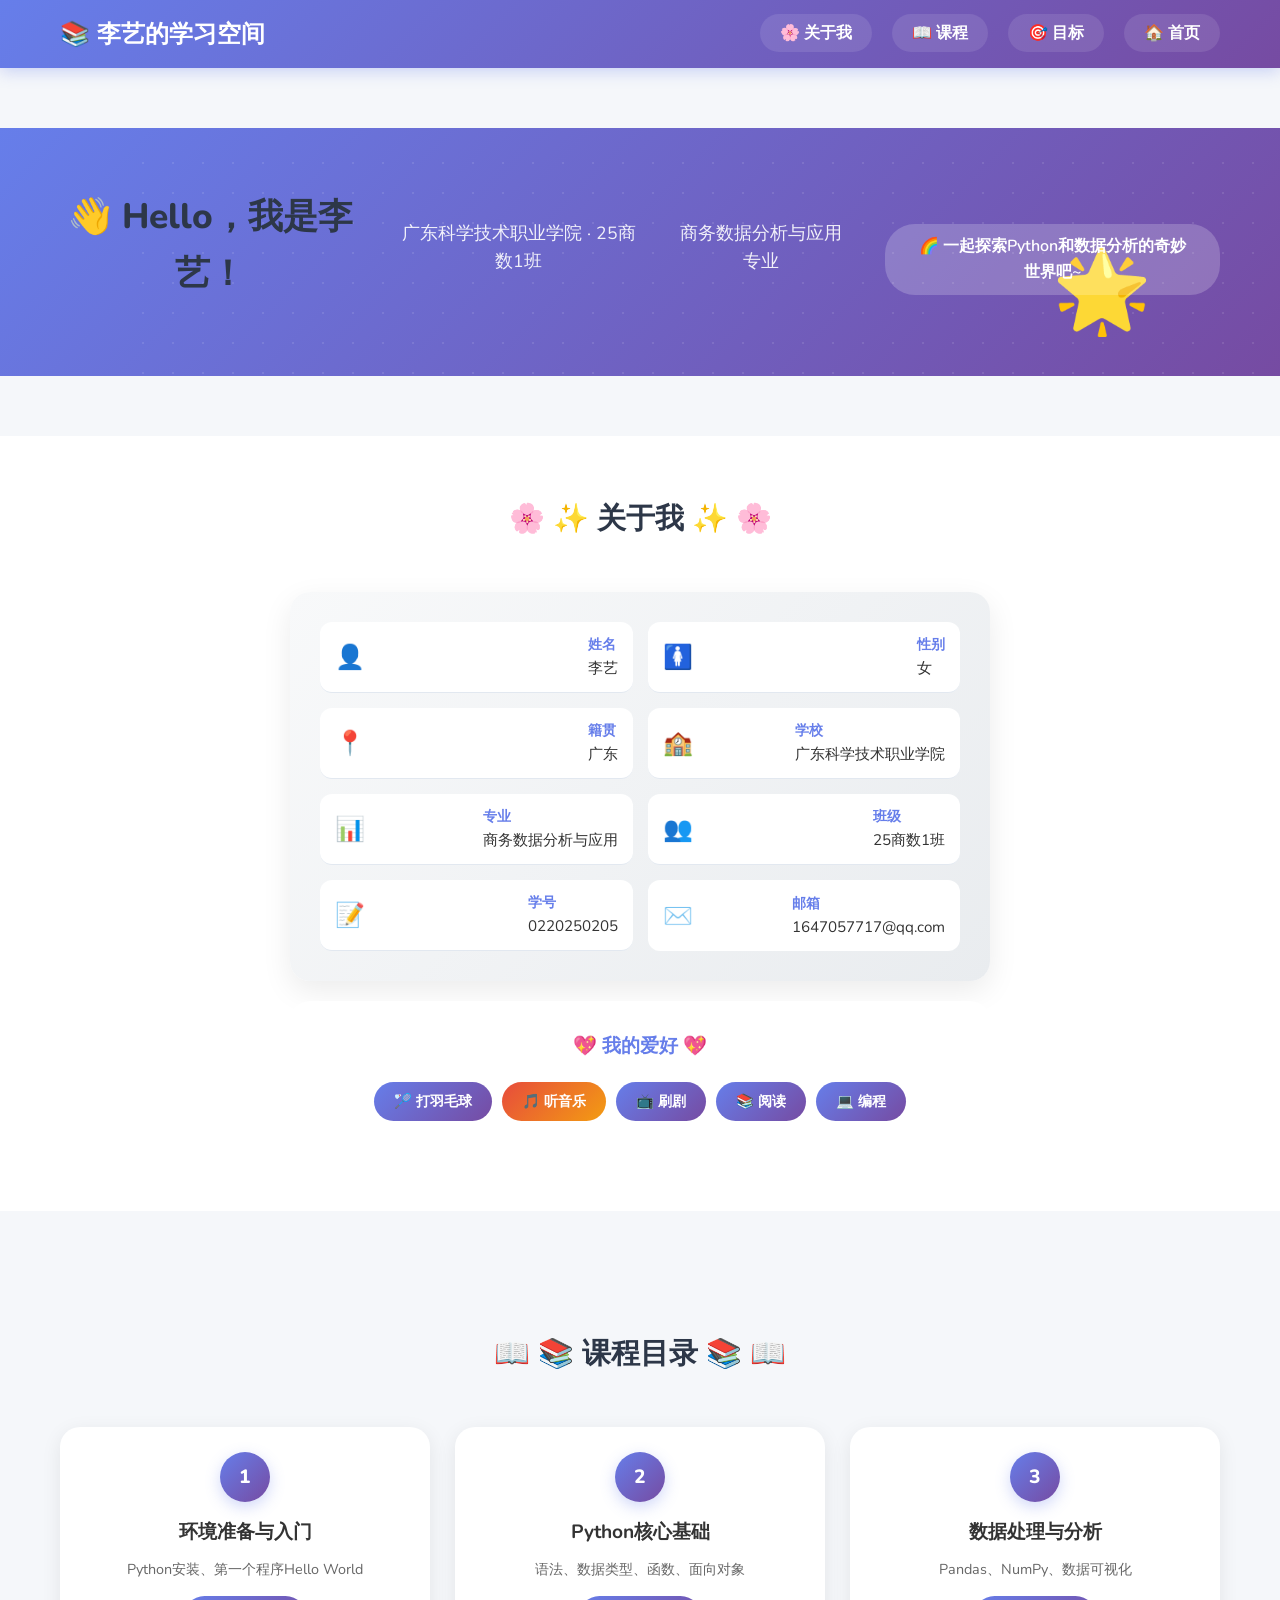
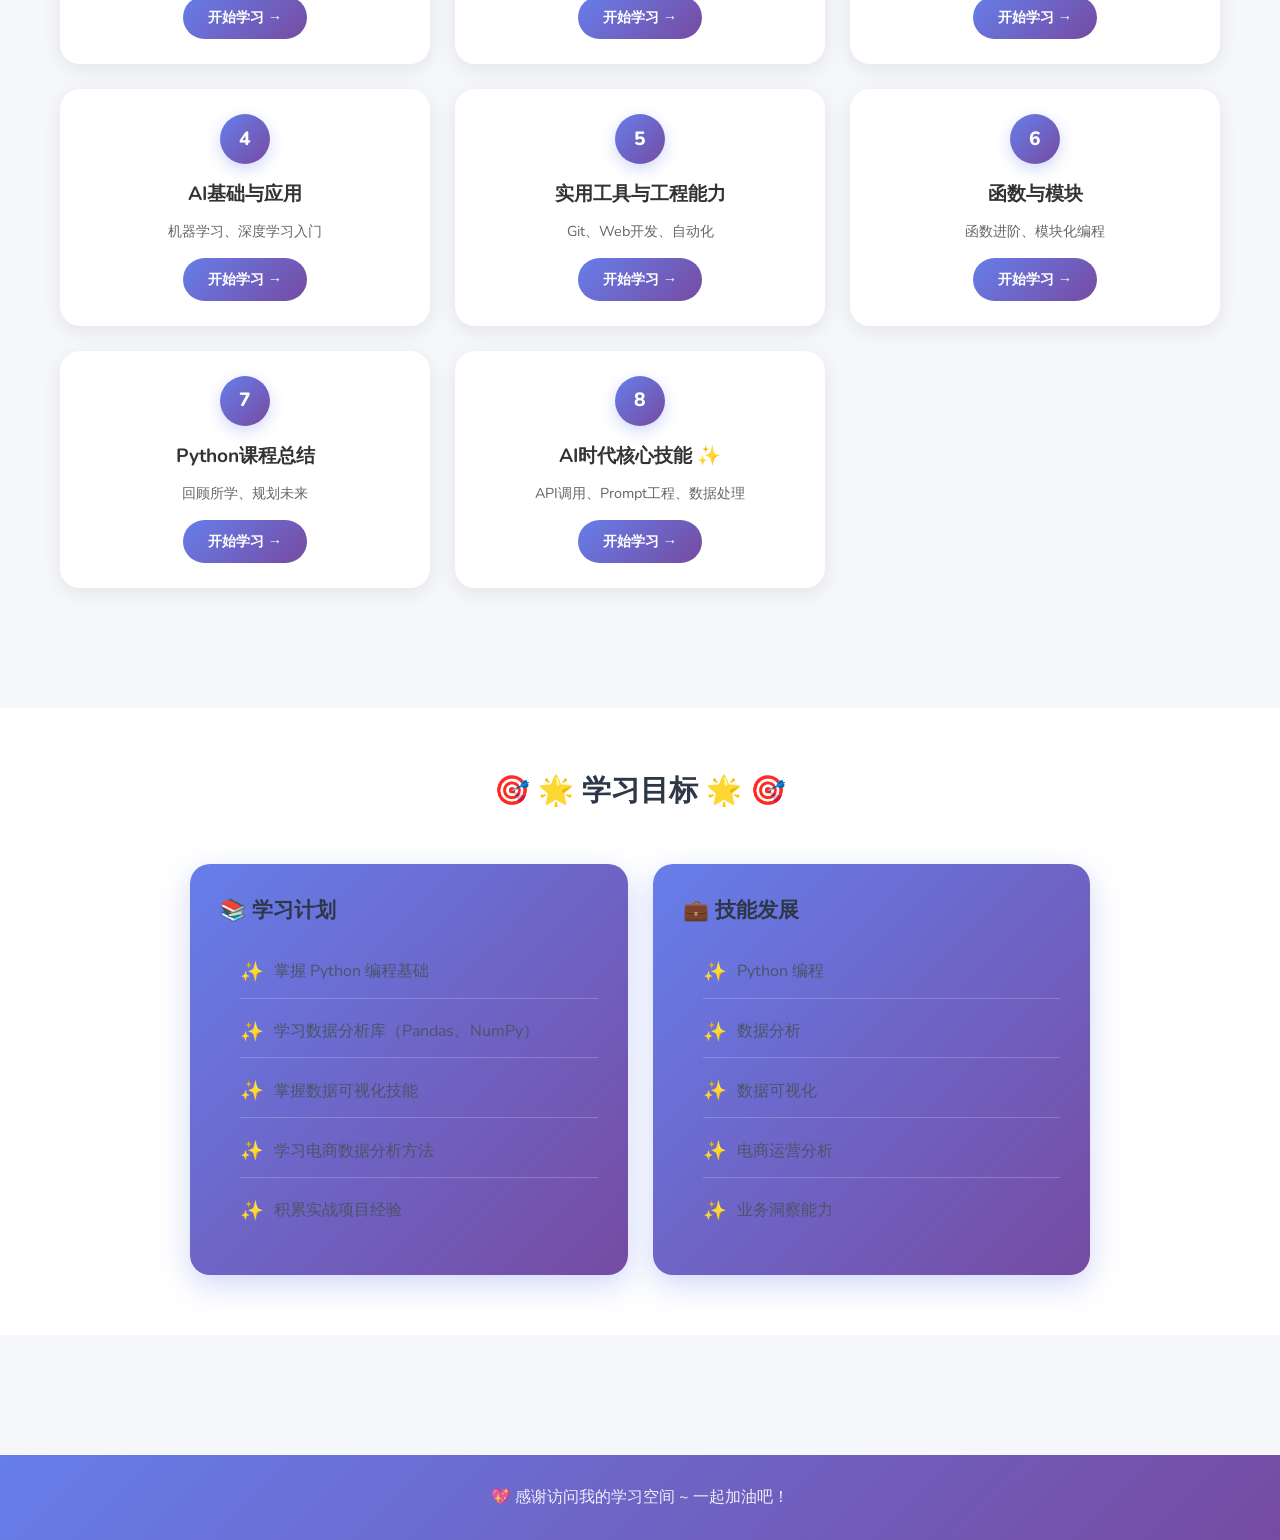
==== main.html @ 4745d9c5 "✏️ 修改主页标题：你好→Hello" ====
<!DOCTYPE html>
<html lang="zh-CN">
<head>
    <meta charset="UTF-8">
    <meta name="viewport" content="width=device-width, initial-scale=1.0">
    <title>李艺的学习空间</title>
    <link href="https://fonts.googleapis.com/css2?family=Nunito:wght@400;600;700;800&display=swap" rel="stylesheet">
    <link rel="stylesheet" href="style.css">
    <style>
        * {
            margin: 0;
            padding: 0;
            box-sizing: border-box;
        }

        body {
            font-family: 'Nunito', 'Segoe UI', sans-serif;
            background-color: #f5f7fa;
            color: #333;
            line-height: 1.6;
        }

        /* 可爱导航栏 */
        .navbar {
            background: linear-gradient(135deg, #667eea 0%, #764ba2 100%);
            padding: 15px 0;
            position: sticky;
            top: 0;
            z-index: 1000;
            box-shadow: 0 4px 15px rgba(102, 126, 234, 0.3);
        }

        .navbar .container {
            display: flex;
            justify-content: space-between;
            align-items: center;
        }

        .navbar-brand h1 {
            font-size: 1.5rem;
            margin: 0;
            color: white;
            font-weight: 800;
        }

        .navbar-menu ul {
            list-style: none;
            display: flex;
            gap: 20px;
            margin: 0;
            padding: 0;
        }

        .navbar-menu a {
            color: white;
            text-decoration: none;
            font-weight: 600;
            padding: 8px 20px;
            border-radius: 25px;
            transition: all 0.3s ease;
            background: rgba(255,255,255,0.1);
        }

        .navbar-menu a:hover, .navbar-menu a.active {
            background: rgba(255,255,255,0.3);
            transform: translateY(-2px);
        }

        /* 英雄区域 */
        .hero-section {
            background: linear-gradient(135deg, #667eea 0%, #764ba2 100%);
            color: white;
            padding: 60px 0;
            text-align: center;
            position: relative;
            overflow: hidden;
        }

        .hero-section::before {
            content: '✨';
            position: absolute;
            font-size: 100px;
            top: 20px;
            left: 10%;
            animation: float 3s ease-in-out infinite;
        }

        .hero-section::after {
            content: '🌟';
            position: absolute;
            font-size: 80px;
            bottom: 20px;
            right: 10%;
            animation: float 3s ease-in-out infinite reverse;
        }

        @keyframes float {
            0%, 100% { transform: translateY(0); }
            50% { transform: translateY(-15px); }
        }

        .hero-content {
            position: relative;
            z-index: 1;
        }

        .hero-content h2 {
            font-size: 2.2rem;
            margin-bottom: 15px;
            font-weight: 800;
        }

        .hero-content .subtitle {
            font-size: 1.1rem;
            opacity: 0.9;
            margin-bottom: 10px;
        }

        .hero-content .tagline {
            display: inline-block;
            background: rgba(255,255,255,0.2);
            padding: 10px 30px;
            border-radius: 30px;
            margin-top: 15px;
            font-weight: 600;
        }

        /* 个人信息卡片 */
        .profile-section {
            padding: 60px 0;
            background: white;
        }

        .section-title {
            text-align: center;
            font-size: 1.8rem;
            color: #667eea;
            margin-bottom: 40px;
            font-weight: 800;
        }

        .section-title span {
            display: inline-block;
            animation: bounce 1s ease-in-out infinite;
        }

        @keyframes bounce {
            0%, 100% { transform: translateY(0); }
            50% { transform: translateY(-5px); }
        }

        .profile-card {
            max-width: 700px;
            margin: 0 auto;
            background: linear-gradient(135deg, #f8f9fa 0%, #e9ecef 100%);
            border-radius: 20px;
            padding: 30px;
            box-shadow: 0 10px 30px rgba(0,0,0,0.08);
        }

        .profile-grid {
            display: grid;
            grid-template-columns: repeat(2, 1fr);
            gap: 15px;
        }

        .profile-item {
            display: flex;
            align-items: center;
            gap: 10px;
            padding: 12px 15px;
            background: white;
            border-radius: 12px;
            transition: transform 0.3s ease, box-shadow 0.3s ease;
        }

        .profile-item:hover {
            transform: translateY(-3px);
            box-shadow: 0 5px 15px rgba(102, 126, 234, 0.15);
        }

        .profile-item .icon {
            font-size: 1.5rem;
        }

        .profile-item .label {
            font-weight: 600;
            color: #667eea;
            font-size: 0.85rem;
        }

        .profile-item .value {
            color: #333;
            font-size: 0.95rem;
        }

        /* 爱好区域 */
        .hobbies-section {
            padding: 30px;
            background: white;
            border-radius: 20px;
            max-width: 700px;
            margin: 20px auto 0;
        }

        .hobbies-section h4 {
            text-align: center;
            color: #667eea;
            margin-bottom: 20px;
            font-size: 1.2rem;
        }

        .hobbies-tags {
            display: flex;
            flex-wrap: wrap;
            justify-content: center;
            gap: 10px;
        }

        .hobby-tag {
            background: linear-gradient(135deg, #667eea 0%, #764ba2 100%);
            color: white;
            padding: 8px 20px;
            border-radius: 25px;
            font-weight: 600;
            font-size: 0.9rem;
            transition: transform 0.3s ease;
        }

        .hobby-tag:hover {
            transform: scale(1.1) rotate(3deg);
        }

        .hobby-tag.music-link {
            background: linear-gradient(135deg, #e74c3c 0%, #f39c12 100%);
            text-decoration: none;
            animation: music-pulse 2s ease-in-out infinite;
        }

        .hobby-tag.music-link:hover {
            transform: scale(1.15) rotate(3deg);
            box-shadow: 0 8px 25px rgba(231, 76, 60, 0.4);
        }

        @keyframes music-pulse {
            0%, 100% {
                box-shadow: 0 0 0 0 rgba(231, 76, 60, 0.4);
            }
            50% {
                box-shadow: 0 0 0 10px rgba(231, 76, 60, 0);
            }
        }

        /* 课程区域 */
        .courses-section {
            padding: 60px 0;
            background: #f5f7fa;
        }

        .lesson-grid {
            display: grid;
            grid-template-columns: repeat(auto-fill, minmax(280px, 1fr));
            gap: 25px;
            max-width: 1200px;
            margin: 0 auto;
        }

        .lesson-card {
            background: white;
            border-radius: 20px;
            padding: 25px;
            text-align: center;
            box-shadow: 0 5px 20px rgba(0,0,0,0.08);
            transition: all 0.3s ease;
            cursor: pointer;
            position: relative;
            overflow: hidden;
        }

        .lesson-card::before {
            content: '';
            position: absolute;
            top: 0;
            left: 0;
            width: 100%;
            height: 5px;
            background: linear-gradient(135deg, #667eea 0%, #764ba2 100%);
            transform: scaleX(0);
            transition: transform 0.3s ease;
        }

        .lesson-card:hover::before {
            transform: scaleX(1);
        }

        .lesson-card:hover {
            transform: translateY(-8px);
            box-shadow: 0 15px 40px rgba(102, 126, 234, 0.2);
        }

        .lesson-number {
            display: inline-flex;
            align-items: center;
            justify-content: center;
            width: 50px;
            height: 50px;
            background: linear-gradient(135deg, #667eea 0%, #764ba2 100%);
            color: white;
            border-radius: 50%;
            font-weight: 800;
            font-size: 1.2rem;
            margin-bottom: 15px;
            box-shadow: 0 5px 15px rgba(102, 126, 234, 0.3);
        }

        .lesson-card h4 {
            font-size: 1.2rem;
            color: #333;
            margin-bottom: 10px;
            font-weight: 700;
        }

        .lesson-card p {
            color: #666;
            font-size: 0.9rem;
            margin-bottom: 15px;
        }

        .lesson-card .btn {
            display: inline-block;
            padding: 10px 25px;
            background: linear-gradient(135deg, #667eea 0%, #764ba2 100%);
            color: white;
            text-decoration: none;
            border-radius: 25px;
            font-weight: 600;
            font-size: 0.9rem;
            transition: all 0.3s ease;
        }

        .lesson-card:hover .btn {
            background: linear-gradient(135deg, #764ba2 0%, #667eea 100%);
            transform: scale(1.05);
        }

        /* 学习目标 */
        .goals-section {
            padding: 60px 0;
            background: white;
        }

        .goals-content {
            display: grid;
            grid-template-columns: repeat(auto-fit, minmax(280px, 1fr));
            gap: 25px;
            max-width: 900px;
            margin: 0 auto;
        }

        .goal-card {
            background: linear-gradient(135deg, #667eea 0%, #764ba2 100%);
            color: white;
            padding: 30px;
            border-radius: 20px;
            box-shadow: 0 10px 30px rgba(102, 126, 234, 0.3);
            transition: transform 0.3s ease;
        }

        .goal-card:hover {
            transform: translateY(-5px);
        }

        .goal-card h3 {
            font-size: 1.3rem;
            margin-bottom: 20px;
            display: flex;
            align-items: center;
            gap: 10px;
        }

        .goal-card ul {
            list-style: none;
            padding: 0;
        }

        .goal-card li {
            padding: 10px 0;
            border-bottom: 1px solid rgba(255,255,255,0.2);
            display: flex;
            align-items: center;
            gap: 10px;
        }

        .goal-card li:last-child {
            border-bottom: none;
        }

        .goal-card li::before {
            content: '✨';
            font-size: 1.2rem;
        }

        /* 页脚 */
        footer {
            background: linear-gradient(135deg, #667eea 0%, #764ba2 100%);
            color: white;
            text-align: center;
            padding: 30px 0;
        }

        footer p {
            opacity: 0.9;
        }

        /* 容器 */
        .container {
            max-width: 1200px;
            margin: 0 auto;
            padding: 0 20px;
        }

        /* 响应式 */
        @media (max-width: 768px) {
            .navbar .container {
                flex-direction: column;
                gap: 15px;
            }
            
            .navbar-menu ul {
                gap: 10px;
            }
            
            .navbar-menu a {
                padding: 6px 15px;
                font-size: 0.9rem;
            }
            
            .hero-content h2 {
                font-size: 1.6rem;
            }
            
            .profile-grid {
                grid-template-columns: 1fr;
            }
            
            .lesson-grid {
                grid-template-columns: 1fr;
            }
            
            .goals-content {
                grid-template-columns: 1fr;
            }
        }

        /* 小装饰 */
        .back-btn {
            display: inline-flex;
            align-items: center;
            gap: 8px;
            color: white;
            text-decoration: none;
            font-weight: 600;
            margin-bottom: 20px;
            padding: 10px 20px;
            background: rgba(255,255,255,0.2);
            border-radius: 25px;
            transition: all 0.3s ease;
        }

        .back-btn:hover {
            background: rgba(255,255,255,0.3);
            transform: translateX(-5px);
        }
    </style>
</head>
<body>
    <header>
        <nav class="navbar">
            <div class="container">
                <div class="navbar-brand">
                    <h1>📚 李艺的学习空间</h1>
                </div>
                <div class="navbar-menu">
                    <ul>
                        <li><a href="#profile">🌸 关于我</a></li>
                        <li><a href="#courses">📖 课程</a></li>
                        <li><a href="#goals">🎯 目标</a></li>
                        <li><a href="welcome.html">🏠 首页</a></li>
                    </ul>
                </div>
            </div>
        </nav>
    </header>

    <main>
        <!-- 英雄区域 -->
        <section class="hero-section">
            <div class="container hero-content">
                <h2>👋 Hello，我是李艺！</h2>
                <p class="subtitle">广东科学技术职业学院 · 25商数1班</p>
                <p class="subtitle">商务数据分析与应用专业</p>
                <span class="tagline">🌈 一起探索Python和数据分析的奇妙世界吧~</span>
            </div>
        </section>

        <!-- 个人信息 -->
        <section id="profile" class="profile-section">
            <div class="container">
                <h2 class="section-title">🌸 <span>✨</span> 关于我 <span>✨</span> 🌸</h2>
                
                <div class="profile-card">
                    <div class="profile-grid">
                        <div class="profile-item">
                            <span class="icon">👤</span>
                            <div>
                                <div class="label">姓名</div>
                                <div class="value">李艺</div>
                            </div>
                        </div>
                        <div class="profile-item">
                            <span class="icon">🚺</span>
                            <div>
                                <div class="label">性别</div>
                                <div class="value">女</div>
                            </div>
                        </div>
                        <div class="profile-item">
                            <span class="icon">📍</span>
                            <div>
                                <div class="label">籍贯</div>
                                <div class="value">广东</div>
                            </div>
                        </div>
                        <div class="profile-item">
                            <span class="icon">🏫</span>
                            <div>
                                <div class="label">学校</div>
                                <div class="value">广东科学技术职业学院</div>
                            </div>
                        </div>
                        <div class="profile-item">
                            <span class="icon">📊</span>
                            <div>
                                <div class="label">专业</div>
                                <div class="value">商务数据分析与应用</div>
                            </div>
                        </div>
                        <div class="profile-item">
                            <span class="icon">👥</span>
                            <div>
                                <div class="label">班级</div>
                                <div class="value">25商数1班</div>
                            </div>
                        </div>
                        <div class="profile-item">
                            <span class="icon">📝</span>
                            <div>
                                <div class="label">学号</div>
                                <div class="value">0220250205</div>
                            </div>
                        </div>
                        <div class="profile-item">
                            <span class="icon">✉️</span>
                            <div>
                                <div class="label">邮箱</div>
                                <div class="value">1647057717@qq.com</div>
                            </div>
                        </div>
                    </div>
                </div>

                <div class="hobbies-section">
                    <h4>💖 我的爱好 💖</h4>
                    <div class="hobbies-tags">
                        <span class="hobby-tag">🏸 打羽毛球</span>
                        <a href="music.html" class="hobby-tag music-link">🎵 听音乐</a>
                        <span class="hobby-tag">📺 刷剧</span>
                        <span class="hobby-tag">📚 阅读</span>
                        <span class="hobby-tag">💻 编程</span>
                    </div>
                </div>
            </div>
        </section>

        <!-- 课程目录 -->
        <section id="courses" class="courses-section">
            <div class="container">
                <h2 class="section-title">📖 <span>📚</span> 课程目录 <span>📚</span> 📖</h2>
                <div class="lesson-grid">
                    <div class="lesson-card" onclick="location.href='python-course.html?lesson=0'">
                        <div class="lesson-number">1</div>
                        <h4>环境准备与入门</h4>
                        <p>Python安装、第一个程序Hello World</p>
                        <span class="btn">开始学习 →</span>
                    </div>
                    <div class="lesson-card" onclick="location.href='python-course.html?lesson=1'">
                        <div class="lesson-number">2</div>
                        <h4>Python核心基础</h4>
                        <p>语法、数据类型、函数、面向对象</p>
                        <span class="btn">开始学习 →</span>
                    </div>
                    <div class="lesson-card" onclick="location.href='python-course.html?lesson=2'">
                        <div class="lesson-number">3</div>
                        <h4>数据处理与分析</h4>
                        <p>Pandas、NumPy、数据可视化</p>
                        <span class="btn">开始学习 →</span>
                    </div>
                    <div class="lesson-card" onclick="location.href='python-course.html?lesson=3'">
                        <div class="lesson-number">4</div>
                        <h4>AI基础与应用</h4>
                        <p>机器学习、深度学习入门</p>
                        <span class="btn">开始学习 →</span>
                    </div>
                    <div class="lesson-card" onclick="location.href='python-course.html?lesson=4'">
                        <div class="lesson-number">5</div>
                        <h4>实用工具与工程能力</h4>
                        <p>Git、Web开发、自动化</p>
                        <span class="btn">开始学习 →</span>
                    </div>
                    <div class="lesson-card" onclick="location.href='python-course.html?lesson=5'">
                        <div class="lesson-number">6</div>
                        <h4>函数与模块</h4>
                        <p>函数进阶、模块化编程</p>
                        <span class="btn">开始学习 →</span>
                    </div>
                    <div class="lesson-card" onclick="location.href='python-course.html?lesson=6'">
                        <div class="lesson-number">7</div>
                        <h4>Python课程总结</h4>
                        <p>回顾所学、规划未来</p>
                        <span class="btn">开始学习 →</span>
                    </div>
                    <div class="lesson-card" onclick="location.href='python-course.html?lesson=7'">
                        <div class="lesson-number">8</div>
                        <h4>AI时代核心技能 ✨</h4>
                        <p>API调用、Prompt工程、数据处理</p>
                        <span class="btn">开始学习 →</span>
                    </div>
                </div>
            </div>
        </section>

        <!-- 学习目标 -->
        <section id="goals" class="goals-section">
            <div class="container">
                <h2 class="section-title">🎯 <span>🌟</span> 学习目标 <span>🌟</span> 🎯</h2>
                <div class="goals-content">
                    <div class="goal-card">
                        <h3>📚 学习计划</h3>
                        <ul>
                            <li>掌握 Python 编程基础</li>
                            <li>学习数据分析库（Pandas、NumPy）</li>
                            <li>掌握数据可视化技能</li>
                            <li>学习电商数据分析方法</li>
                            <li>积累实战项目经验</li>
                        </ul>
                    </div>
                    <div class="goal-card">
                        <h3>💼 技能发展</h3>
                        <ul>
                            <li>Python 编程</li>
                            <li>数据分析</li>
                            <li>数据可视化</li>
                            <li>电商运营分析</li>
                            <li>业务洞察能力</li>
                        </ul>
                    </div>
                </div>
            </div>
        </section>
    </main>

    <footer>
        <div class="container">
            <p>💖 感谢访问我的学习空间 ~ 一起加油吧！</p>
        </div>
    </footer>

    <script>
        // 平滑滚动
        document.querySelectorAll('a[href^="#"]').forEach(anchor => {
            anchor.addEventListener('click', function (e) {
                e.preventDefault();
                const target = document.querySelector(this.getAttribute('href'));
                if (target) {
                    target.scrollIntoView({
                        behavior: 'smooth',
                        block: 'start'
                    });
                }
            });
        });

        // 课程卡片动画
        const cards = document.querySelectorAll('.lesson-card');
        const observer = new IntersectionObserver((entries) => {
            entries.forEach((entry, index) => {
                if (entry.isIntersecting) {
                    setTimeout(() => {
                        entry.target.style.opacity = '1';
                        entry.target.style.transform = 'translateY(0)';
                    }, index * 100);
                }
            });
        }, { threshold: 0.1 });

        cards.forEach(card => {
            card.style.opacity = '0';
            card.style.transform = 'translateY(30px)';
            card.style.transition = 'all 0.5s ease';
            observer.observe(card);
        });
    </script>
</body>
</html>
---- style.css ----
* {
    margin: 0;
    padding: 0;
    box-sizing: border-box;
}

body {
    font-family: 'Segoe UI', Tahoma, Geneva, Verdana, sans-serif;
    line-height: 1.6;
    color: #333;
    background-color: #f5f7fa;
}

.container {
    max-width: 1920px;
    margin: 0 auto;
    padding: 0 20px;
}

/* 导航栏样式 */
.navbar {
    background: linear-gradient(135deg, #667eea 0%, #764ba2 100%);
    color: white;
    padding: 20px 0;
    position: sticky;
    top: 0;
    z-index: 1000;
    box-shadow: 0 2px 10px rgba(0, 0, 0, 0.1);
}

.navbar .container {
    display: flex;
    justify-content: space-between;
    align-items: center;
}

.navbar-brand h1 {
    font-size: 1.8rem;
    margin: 0;
}

.navbar-menu ul {
    list-style: none;
    display: flex;
    gap: 30px;
    margin: 0;
}

.navbar-menu a {
    color: white;
    text-decoration: none;
    font-weight: 600;
    transition: opacity 0.3s ease;
    padding: 8px 15px;
    border-radius: 20px;
}

.navbar-menu a:hover {
    opacity: 0.9;
    background: rgba(255, 255, 255, 0.1);
}

.navbar-menu a.active {
    background: rgba(255, 255, 255, 0.2);
}

/* 数字人头像样式 */
.digital-avatar {
    width: 200px;
    height: 200px;
    border-radius: 50%;
    box-shadow: 0 10px 30px rgba(0, 0, 0, 0.2);
    animation: pulse 2s ease-in-out infinite;
    overflow: hidden;
}

/* 个人信息部分样式 */
.profile-section {
    padding: 80px 0;
    background: white;
}

.profile-section h2 {
    text-align: center;
    margin-bottom: 50px;
    color: #2d3748;
}

.profile-content {
    display: flex;
    justify-content: center;
}

.profile-card {
    background: #f8f9fa;
    border-radius: 12px;
    padding: 40px;
    box-shadow: 0 4px 15px rgba(0, 0, 0, 0.08);
    max-width: 600px;
    width: 100%;
}

.profile-item {
    display: flex;
    justify-content: space-between;
    padding: 12px 0;
    border-bottom: 1px solid #e2e8f0;
}

.profile-item:last-child {
    border-bottom: none;
}

.profile-item .label {
    font-weight: 600;
    color: #4a5568;
}

.profile-item .value {
    color: #2d3748;
}

/* 数据看板部分样式 */
.dashboard-section {
    padding: 80px 0;
    background: #f5f7fa;
}

.dashboard-section h2 {
    text-align: center;
    margin-bottom: 50px;
    color: #2d3748;
}

.dashboard-grid {
    display: grid;
    grid-template-columns: repeat(auto-fit, minmax(400px, 1fr));
    gap: 30px;
}

.dashboard-card {
    background: white;
    border-radius: 12px;
    padding: 30px;
    box-shadow: 0 4px 15px rgba(0, 0, 0, 0.08);
    transition: transform 0.3s ease, box-shadow 0.3s ease;
}

.dashboard-card:hover {
    transform: translateY(-5px);
    box-shadow: 0 8px 25px rgba(0, 0, 0, 0.15);
}

.dashboard-card h3 {
    font-size: 1.3rem;
    margin-bottom: 20px;
    color: #2d3748;
    text-align: center;
}

.dashboard-card.full-width {
    grid-column: 1 / -1;
}

/* 职业目标部分样式 */
.goals-section {
    padding: 80px 0;
    background: white;
}

.goals-section h2 {
    text-align: center;
    margin-bottom: 50px;
    color: #2d3748;
}

.goals-content {
    display: grid;
    grid-template-columns: repeat(auto-fit, minmax(300px, 1fr));
    gap: 30px;
}

.goal-card {
    background: #f8f9fa;
    border-radius: 12px;
    padding: 30px;
    box-shadow: 0 4px 15px rgba(0, 0, 0, 0.08);
    transition: transform 0.3s ease, box-shadow 0.3s ease;
}

.goal-card:hover {
    transform: translateY(-5px);
    box-shadow: 0 8px 25px rgba(0, 0, 0, 0.15);
}

.goal-card h3 {
    font-size: 1.3rem;
    margin-bottom: 15px;
    color: #2d3748;
}

.goal-card ul {
    margin-left: 20px;
    margin-top: 10px;
}

.goal-card li {
    margin-bottom: 8px;
    color: #4a5568;
}

/* 响应式设计 */
@media (max-width: 768px) {
    .hero-content {
        flex-direction: column;
        text-align: center;
    }
    
    .hero-text {
        text-align: center;
    }
    
    .hero-text h2 {
        font-size: 2.2rem;
    }
    
    .hero-text h3 {
        font-size: 1.5rem;
    }
    
    .avatar, .digital-avatar {
        width: 150px;
        height: 150px;
    }
    
    .avatar-inner {
        width: 135px;
        height: 135px;
        font-size: 1.5rem;
    }
    
    .navbar .container {
        flex-direction: column;
        gap: 15px;
    }
    
    .navbar-menu ul {
        gap: 15px;
    }
    
    .lesson-grid {
        grid-template-columns: 1fr;
    }
    
    .dashboard-grid {
        grid-template-columns: 1fr;
    }
    
    .dashboard-card.full-width {
        grid-column: 1;
    }
    
    .goals-content {
        grid-template-columns: 1fr;
    }
    
    .profile-card {
        padding: 20px;
    }
    
    .profile-item {
        flex-direction: column;
        align-items: flex-start;
        gap: 5px;
    }
}

/* 英雄区域 */
.hero-section {
    background: linear-gradient(135deg, #667eea 0%, #764ba2 100%);
    color: white;
    padding: 100px 0;
    position: relative;
    overflow: hidden;
}

.hero-section::before {
    content: '';
    position: absolute;
    top: -50%;
    left: -50%;
    width: 200%;
    height: 200%;
    background: radial-gradient(circle, rgba(255,255,255,0.1) 1px, transparent 1px);
    background-size: 30px 30px;
    animation: float 20s linear infinite;
}

@keyframes float {
    0% {
        transform: translate(0, 0);
    }
    100% {
        transform: translate(30px, 30px);
    }
}

.hero-content {
    display: flex;
    align-items: center;
    justify-content: space-between;
    gap: 40px;
    position: relative;
    z-index: 1;
}

.hero-text {
    flex: 1;
    text-align: left;
}

.hero-text h2 {
    font-size: 2.8rem;
    margin-bottom: 10px;
    color: white;
    font-weight: 700;
    animation: slideInLeft 1s ease-out;
}

.hero-text .subtitle {
    font-size: 1.1rem;
    margin-bottom: 20px;
    opacity: 0.9;
    animation: slideInLeft 1s ease-out 0.2s both;
}

.hero-text h3 {
    font-size: 1.8rem;
    margin-bottom: 20px;
    color: white;
    animation: slideInLeft 1s ease-out 0.4s both;
}

.hero-text p {
    font-size: 1.2rem;
    margin-bottom: 30px;
    opacity: 0.9;
    animation: slideInLeft 1s ease-out 0.6s both;
}

.hero-text .btn {
    animation: slideInLeft 1s ease-out 0.8s both;
}

.hero-avatar {
    flex-shrink: 0;
    animation: slideInRight 1s ease-out;
}

.avatar {
    width: 200px;
    height: 200px;
    border-radius: 50%;
    background: linear-gradient(135deg, #f093fb 0%, #f5576c 100%);
    display: flex;
    align-items: center;
    justify-content: center;
    box-shadow: 0 10px 30px rgba(0, 0, 0, 0.2);
    animation: pulse 2s ease-in-out infinite;
}

.avatar-inner {
    width: 180px;
    height: 180px;
    border-radius: 50%;
    background: white;
    display: flex;
    align-items: center;
    justify-content: center;
    color: #667eea;
    font-size: 2rem;
    font-weight: bold;
    box-shadow: inset 0 2px 10px rgba(0, 0, 0, 0.1);
}

@keyframes slideInLeft {
    from {
        opacity: 0;
        transform: translateX(-50px);
    }
    to {
        opacity: 1;
        transform: translateX(0);
    }
}

@keyframes slideInRight {
    from {
        opacity: 0;
        transform: translateX(50px);
    }
    to {
        opacity: 1;
        transform: translateX(0);
    }
}

@keyframes pulse {
    0% {
        transform: scale(1);
    }
    50% {
        transform: scale(1.05);
    }
    100% {
        transform: scale(1);
    }
}

header h1 {
    font-size: 2.5rem;
    margin-bottom: 10px;
}

header p {
    font-size: 1.2rem;
    opacity: 0.9;
}

main {
    padding: 60px 0;
}

section {
    margin-bottom: 60px;
}

h2 {
    font-size: 2rem;
    margin-bottom: 30px;
    color: #2d3748;
}

.welcome-section {
    background: white;
    padding: 40px;
    border-radius: 12px;
    box-shadow: 0 2px 10px rgba(0, 0, 0, 0.08);
}

.course-grid {
    display: grid;
    grid-template-columns: repeat(auto-fit, minmax(300px, 1fr));
    gap: 30px;
}

.course-card {
    background: white;
    border-radius: 12px;
    padding: 40px 30px;
    text-align: center;
    box-shadow: 0 4px 15px rgba(0, 0, 0, 0.1);
    transition: transform 0.3s ease, box-shadow 0.3s ease;
}

.course-card:hover {
    transform: translateY(-5px);
    box-shadow: 0 8px 25px rgba(0, 0, 0, 0.15);
}

.course-icon {
    font-size: 4rem;
    margin-bottom: 20px;
}

.course-card h3 {
    font-size: 1.5rem;
    margin-bottom: 15px;
    color: #2d3748;
}

.course-card p {
    color: #718096;
    margin-bottom: 25px;
}

.btn {
    display: inline-block;
    padding: 12px 30px;
    background: linear-gradient(135deg, #667eea 0%, #764ba2 100%);
    color: white;
    text-decoration: none;
    border-radius: 25px;
    font-weight: 600;
    transition: opacity 0.3s ease;
}

.btn:hover {
    opacity: 0.9;
}

/* 课程部分 */
.courses-section {
    padding: 80px 0;
    background: white;
}

.courses-section h2 {
    text-align: center;
    margin-bottom: 50px;
    color: #2d3748;
}

.lesson-grid {
    display: grid;
    grid-template-columns: repeat(auto-fill, minmax(300px, 1fr));
    gap: 30px;
}

.lesson-card {
    background: #f8f9fa;
    border-radius: 12px;
    padding: 30px;
    text-align: center;
    box-shadow: 0 4px 15px rgba(0, 0, 0, 0.08);
    transition: transform 0.3s ease, box-shadow 0.3s ease;
    cursor: pointer;
}

.lesson-card:hover {
    transform: translateY(-5px);
    box-shadow: 0 8px 25px rgba(0, 0, 0, 0.15);
}

.lesson-number {
    display: inline-block;
    width: 50px;
    height: 50px;
    background: linear-gradient(135deg, #667eea 0%, #764ba2 100%);
    color: white;
    border-radius: 50%;
    display: flex;
    align-items: center;
    justify-content: center;
    font-weight: bold;
    font-size: 1.2rem;
    margin-bottom: 20px;
}

.lesson-card h4 {
    font-size: 1.3rem;
    margin-bottom: 15px;
    color: #2d3748;
}

.lesson-card p {
    color: #718096;
    margin-bottom: 25px;
}

.lesson-card .btn {
    display: inline-block;
    padding: 10px 25px;
    background: linear-gradient(135deg, #667eea 0%, #764ba2 100%);
    color: white;
    text-decoration: none;
    border-radius: 20px;
    font-weight: 600;
    transition: opacity 0.3s ease;
}

.lesson-card .btn:hover {
    opacity: 0.9;
}

/* 关于部分 */
.about-section {
    padding: 80px 0;
    background: #f5f7fa;
}

.about-section h2 {
    text-align: center;
    margin-bottom: 40px;
    color: #2d3748;
}

.about-content {
    background: white;
    padding: 40px;
    border-radius: 12px;
    box-shadow: 0 2px 10px rgba(0, 0, 0, 0.08);
    max-width: 800px;
    margin: 0 auto;
}

.about-content p {
    margin-bottom: 20px;
    line-height: 1.7;
}

.about-content ul {
    margin-left: 25px;
    margin-top: 20px;
}

.about-content li {
    margin-bottom: 10px;
    position: relative;
    padding-left: 15px;
}

.about-content li:before {
    content: "•";
    color: #667eea;
    font-weight: bold;
    position: absolute;
    left: 0;
}

footer {
    background: #2d3748;
    color: white;
    text-align: center;
    padding: 30px 0;
    margin-top: 0;
}

.course-header {
    background: linear-gradient(135deg, #667eea 0%, #764ba2 100%);
    color: white;
    padding: 60px 0;
    text-align: center;
}

.course-header h2 {
    font-size: 2rem;
    margin-bottom: 10px;
    color: white;
}

.course-header p {
    font-size: 1.1rem;
    opacity: 0.9;
}

.back-link {
    display: inline-flex;
    align-items: center;
    color: white;
    text-decoration: none;
    font-weight: 600;
    margin-bottom: 20px;
}

.back-link:hover {
    text-decoration: underline;
}

.lesson-grid {
    display: grid;
    grid-template-columns: repeat(auto-fill, minmax(280px, 1fr));
    gap: 20px;
}

.lesson-card {
    background: white;
    border-radius: 10px;
    padding: 25px;
    box-shadow: 0 2px 8px rgba(0, 0, 0, 0.08);
    transition: transform 0.2s ease;
    cursor: pointer;
}

.lesson-card:hover {
    transform: translateY(-3px);
    box-shadow: 0 4px 15px rgba(0, 0, 0, 0.12);
}

.lesson-number {
    display: inline-block;
    width: 40px;
    height: 40px;
    background: linear-gradient(135deg, #667eea 0%, #764ba2 100%);
    color: white;
    border-radius: 50%;
    display: flex;
    align-items: center;
    justify-content: center;
    font-weight: bold;
    margin-bottom: 15px;
}

.lesson-card h4 {
    font-size: 1.2rem;
    margin-bottom: 10px;
    color: #2d3748;
}

.lesson-card p {
    color: #718096;
    font-size: 0.95rem;
}

.lesson-detail {
    background: white;
    border-radius: 12px;
    padding: 40px;
    box-shadow: 0 2px 10px rgba(0, 0, 0, 0.08);
}

.lesson-detail h3 {
    font-size: 1.8rem;
    margin-bottom: 20px;
    color: #2d3748;
}

.lesson-content {
    margin-top: 20px;
}

.lesson-content h4 {
    font-size: 1.3rem;
    margin: 25px 0 15px;
    color: #4a5568;
}

.lesson-content h5 {
    font-size: 1.1rem;
    margin: 20px 0 10px;
    color: #2d3748;
}

/* 课程介绍部分 */
.lesson-intro {
    background: linear-gradient(135deg, #f6f9fc 0%, #edf2f7 100%);
    padding: 30px;
    border-radius: 12px;
    margin-bottom: 30px;
    text-align: center;
    box-shadow: 0 4px 12px rgba(0, 0, 0, 0.05);
}

.lesson-intro h3 {
    font-size: 1.8rem;
    margin-bottom: 15px;
    color: #2d3748;
}

.lesson-intro p {
    font-size: 1.1rem;
    color: #4a5568;
    max-width: 800px;
    margin: 0 auto;
}

.python-logo {
    margin: 20px 0;
}

/* 信息框 */
.info-box {
    background: #e6fffa;
    border-left: 4px solid #38b2ac;
    padding: 20px;
    border-radius: 8px;
    margin: 20px 0;
}

.info-box h5 {
    color: #2c7a7b;
    margin-top: 0;
}

/* 特性网格 */
.feature-grid {
    display: grid;
    grid-template-columns: repeat(auto-fit, minmax(250px, 1fr));
    gap: 20px;
    margin: 25px 0;
}

.feature-card {
    background: white;
    padding: 25px;
    border-radius: 10px;
    box-shadow: 0 2px 8px rgba(0, 0, 0, 0.08);
    text-align: center;
    transition: transform 0.3s ease;
}

.feature-card:hover {
    transform: translateY(-5px);
    box-shadow: 0 4px 16px rgba(0, 0, 0, 0.12);
}

.feature-icon {
    font-size: 2.5rem;
    margin-bottom: 15px;
}

.feature-card h5 {
    margin-bottom: 10px;
    color: #2d3748;
}

.feature-card p {
    color: #718096;
    font-size: 0.95rem;
}

/* 成功框 */
.success-box {
    background: #f0fff4;
    border-left: 4px solid #38a169;
    padding: 20px;
    border-radius: 8px;
    margin: 20px 0;
}

.success-box h5 {
    color: #276749;
    margin-top: 0;
}

/* FAQ 部分 */
.faq {
    background: #f8f9fa;
    padding: 20px;
    border-radius: 8px;
    margin: 20px 0;
}

.faq h5 {
    color: #2d3748;
    margin: 15px 0 5px;
}

.faq p {
    margin-bottom: 15px;
    color: #4a5568;
}

/* 下一步部分 */
.next-step {
    background: linear-gradient(135deg, #667eea 0%, #764ba2 100%);
    color: white;
    padding: 25px;
    border-radius: 12px;
    margin-top: 30px;
}

.next-step h5 {
    color: white;
    margin-top: 0;
}

.next-step p {
    opacity: 0.9;
}

/* 测试题部分 */
.quiz-section {
    background: #f8f9fa;
    padding: 30px;
    border-radius: 12px;
    margin-top: 30px;
    box-shadow: 0 4px 15px rgba(0, 0, 0, 0.08);
}

.quiz-section h5 {
    color: #2d3748;
    margin-top: 0;
    margin-bottom: 20px;
}

.quiz-section ol {
    margin-left: 25px;
    margin-bottom: 25px;
}

.quiz-section li {
    margin-bottom: 15px;
}

.quiz-section ul {
    margin-left: 25px;
    margin-top: 10px;
}

.quiz-section ul li {
    margin-bottom: 8px;
}

/* 运算符表格 */
.operator-table {
    width: 100%;
    border-collapse: collapse;
    margin: 20px 0;
    background: white;
    border-radius: 8px;
    overflow: hidden;
    box-shadow: 0 2px 8px rgba(0, 0, 0, 0.08);
}

.operator-table th,
.operator-table td {
    padding: 12px 15px;
    text-align: left;
    border-bottom: 1px solid #e2e8f0;
}

.operator-table th {
    background: #f7fafc;
    font-weight: 600;
    color: #2d3748;
}

.operator-table tr:hover {
    background: #f7fafc;
}

.operator-table tr:last-child td {
    border-bottom: none;
}

.lesson-content p {
    margin-bottom: 15px;
}

.lesson-content ul, .lesson-content ol {
    margin-left: 25px;
    margin-bottom: 15px;
}

.lesson-content li {
    margin-bottom: 8px;
}

code {
    background: #f7fafc;
    padding: 2px 6px;
    border-radius: 4px;
    font-family: 'Courier New', Courier, monospace;
    color: #e53e3e;
}

pre {
    background: #2d3748;
    color: #e2e8f0;
    padding: 20px;
    border-radius: 8px;
    overflow-x: auto;
    margin: 20px 0;
    position: relative;
}

pre code {
    background: none;
    color: #e2e8f0;
    padding: 0;
}

/* 代码运行器样式 */
.code-runner {
    background: #f8f9fa;
    border: 1px solid #e2e8f0;
    border-radius: 8px;
    margin: 10px 0 20px;
    box-shadow: 0 4px 12px rgba(0, 0, 0, 0.08);
    transition: all 0.3s ease;
    position: relative;
    overflow: hidden;
}

.code-runner:hover {
    box-shadow: 0 6px 16px rgba(0, 0, 0, 0.12);
    transform: translateY(-2px);
}

.code-runner-controls {
    display: flex;
    justify-content: space-between;
    align-items: center;
    padding: 12px 16px;
    background: #f1f3f4;
    border-bottom: 1px solid #e2e8f0;
}

.control-left {
    display: flex;
    align-items: center;
    gap: 12px;
}

.language {
    font-size: 0.9rem;
    color: #667eea;
    font-weight: 600;
    text-transform: uppercase;
    letter-spacing: 0.5px;
}

.run-btn {
    background: linear-gradient(135deg, #667eea 0%, #764ba2 100%);
    color: white;
    border: none;
    padding: 6px 16px;
    border-radius: 20px;
    font-size: 0.85rem;
    font-weight: 600;
    cursor: pointer;
    transition: all 0.3s ease;
}

.run-btn:hover {
    transform: translateY(-1px);
    box-shadow: 0 2px 8px rgba(102, 126, 234, 0.4);
}

.run-btn:active {
    transform: translateY(0);
}

.reset-btn {
    background: #f3f4f6;
    color: #4b5563;
    border: 1px solid #d1d5db;
    padding: 6px 16px;
    border-radius: 20px;
    font-size: 0.85rem;
    font-weight: 600;
    cursor: pointer;
    transition: all 0.3s ease;
}

.reset-btn:hover {
    background: #e5e7eb;
    border-color: #9ca3af;
    transform: translateY(-1px);
}

.reset-btn:active {
    transform: translateY(0);
}

.control-right {
    display: flex;
    align-items: center;
}

.collapse-btn {
    background: none;
    border: 1px solid #d1d5db;
    padding: 4px 12px;
    border-radius: 16px;
    font-size: 0.8rem;
    color: #4b5563;
    cursor: pointer;
    transition: all 0.3s ease;
}

.collapse-btn:hover {
    background: #e5e7eb;
    border-color: #9ca3af;
}

.code-runner-output {
    padding: 16px;
    background: white;
    max-height: 300px;
    overflow-y: auto;
    transition: all 0.3s ease;
}

.code-runner-output.collapsed {
    max-height: 0;
    padding: 0 16px;
    overflow: hidden;
}

.output-content {
    font-family: 'Courier New', Courier, monospace;
    font-size: 0.9rem;
    line-height: 1.5;
}

.output-text {
    background: #f3f4f6;
    padding: 12px;
    border-radius: 6px;
    margin: 0;
    white-space: pre-wrap;
    color: #374151;
}

.loading {
    color: #667eea;
    font-style: italic;
    display: flex;
    align-items: center;
    gap: 8px;
}

.loading::before {
    content: '';
    width: 12px;
    height: 12px;
    border: 2px solid #667eea;
    border-top: 2px solid transparent;
    border-radius: 50%;
    animation: spin 1s linear infinite;
}

@keyframes spin {
    0% { transform: rotate(0deg); }
    100% { transform: rotate(360deg); }
}

.success {
    color: #10b981;
    font-weight: 600;
}

.error {
    color: #ef4444;
    font-weight: 600;
}

.hidden {
    display: none !important;
}

.lesson-nav {
    display: flex;
    justify-content: space-between;
    margin-top: 40px;
    padding-top: 20px;
    border-top: 1px solid #e2e8f0;
}

.lesson-nav .btn {
    padding: 10px 25px;
}

/* 代码练习平台样式 */
.exercise-section {
    background: #f8f9fa;
    border-radius: 12px;
    padding: 30px;
    margin-top: 30px;
    box-shadow: 0 4px 15px rgba(0, 0, 0, 0.08);
    max-width: 2400px;
    width: 100%;
    margin-left: auto;
    margin-right: auto;
}

.exercise-section h4 {
    font-size: 1.4rem;
    color: #2d3748;
    margin-bottom: 10px;
}

.exercise-section p {
    color: #4a5568;
    margin-bottom: 25px;
}

.exercise-selector {
    margin-bottom: 20px;
    padding-bottom: 20px;
    border-bottom: 1px solid #e2e8f0;
}

.exercise-selector h5 {
    margin-bottom: 15px;
    color: #2d3748;
}

.exercise-selector .btn {
    margin-right: 10px;
    margin-bottom: 10px;
}

.code-editor {
    background: #2d3748;
    border-radius: 12px;
    overflow: hidden;
    margin-bottom: 15px;
    box-shadow: 0 6px 20px rgba(0, 0, 0, 0.2);
    border: 1px solid #4a5568;
}

.editor-header {
    display: flex;
    justify-content: space-between;
    align-items: center;
    padding: 14px 18px;
    background: linear-gradient(135deg, #7c3aed 0%, #6d28d9 100%);
    border-bottom: 1px solid #5b21b6;
}

.editor-header span {
    color: #ffffff;
    font-size: 1.1rem;
    font-weight: 700;
}

.editor-header .btn {
    padding: 8px 18px;
    font-size: 0.9rem;
    background: rgba(255, 255, 255, 0.2);
    border: 1px solid rgba(255, 255, 255, 0.3);
}

.editor-header .btn:hover {
    background: rgba(255, 255, 255, 0.3);
}

.code-editor textarea {
    width: 100%;
    min-height: 500px;
    height: 550px;
    padding: 24px;
    background: #1e293b;
    color: #e2e8f0;
    font-family: 'Fira Code', 'Courier New', Courier, monospace;
    font-size: 1.1rem;
    line-height: 1.7;
    border: none;
    resize: vertical;
    outline: none;
    tab-size: 4;
    border-top: 2px solid #334155;
}

.code-editor textarea::placeholder {
    color: #4a5568;
}

.editor-actions {
    display: flex;
    gap: 15px;
    margin-bottom: 20px;
}

.editor-actions .btn {
    padding: 14px 30px;
    font-weight: 700;
    border: none;
    cursor: pointer;
    transition: all 0.3s ease;
    border-radius: 10px;
    font-size: 1rem;
}

.btn-primary {
    background: linear-gradient(135deg, #7c3aed 0%, #6d28d9 100%);
    color: white;
    box-shadow: 0 4px 15px rgba(124, 58, 237, 0.3);
}

.btn-primary:hover {
    opacity: 0.95;
    transform: translateY(-2px);
    box-shadow: 0 6px 20px rgba(124, 58, 237, 0.4);
}

.btn-primary:active {
    transform: translateY(0);
}

.btn-secondary {
    background: #e2e8f0;
    color: #4a5568;
    box-shadow: 0 2px 8px rgba(0, 0, 0, 0.1);
}

.btn-secondary:hover {
    background: #cbd5e0;
    transform: translateY(-2px);
    box-shadow: 0 4px 12px rgba(0, 0, 0, 0.15);
}

.btn-secondary:active {
    transform: translateY(0);
}

.btn-sm {
    padding: 10px 20px;
    font-size: 0.9rem;
    border-radius: 8px;
}

.output-section {
    background: white;
    border-radius: 12px;
    margin-bottom: 20px;
    box-shadow: 0 4px 15px rgba(0, 0, 0, 0.1);
    overflow: hidden;
    border: 1px solid #e2e8f0;
}

.output-header {
    padding: 14px 18px;
    background: linear-gradient(135deg, #0f172a 0%, #1e293b 100%);
    border-bottom: 2px solid #334155;
}

.output-header span {
    color: #94a3b8;
    font-weight: 700;
    font-size: 1rem;
}

.output-content {
    padding: 18px;
    font-family: 'Fira Code', 'Courier New', Courier, monospace;
    font-size: 0.95rem;
    line-height: 1.6;
    min-height: 120px;
    background: #0f172a;
    color: #e2e8f0;
    white-space: pre-wrap;
    overflow-x: auto;
}

.output-content.output-error {
    background: #1f1f1f;
    color: #ef4444;
    border-left: 4px solid #ef4444;
}

.output-content.success {
    border-left: 4px solid #10b981;
}

.score-section {
    background: white;
    border-radius: 8px;
    box-shadow: 0 2px 8px rgba(0, 0, 0, 0.08);
    overflow: hidden;
}

.score-header {
    padding: 12px 16px;
    background: #f1f3f4;
    border-bottom: 1px solid #e2e8f0;
}

.score-header span {
    color: #4a5568;
    font-weight: 600;
    font-size: 0.95rem;
}

.score-content {
    padding: 16px;
    min-height: 100px;
}

.score-summary {
    font-size: 1.2rem;
    font-weight: 700;
    margin-bottom: 15px;
    color: #2d3748;
}

.score-content ul {
    list-style: none;
    padding: 0;
    margin: 0;
}

.score-content li {
    padding: 10px 12px;
    margin-bottom: 8px;
    background: #f7fafc;
    border-radius: 6px;
    font-size: 0.95rem;
}

.score-content li:last-child {
    margin-bottom: 0;
}

.score-success {
    border-left: 4px solid #10b981;
}

.score-success .score-summary {
    color: #10b981;
}

.score-error {
    border-left: 4px solid #ef4444;
}

.score-error .score-summary {
    color: #ef4444;
}

.no-exercise {
    text-align: center;
    padding: 40px;
    color: #718096;
}

@media (max-width: 768px) {
    .exercise-section {
        padding: 20px;
    }
    
    .editor-actions {
        flex-direction: column;
    }
    
    .editor-actions .btn {
        width: 100%;
        text-align: center;
    }
    
    .exercise-selector {
        display: flex;
        flex-wrap: wrap;
        gap: 10px;
    }
    
    .exercise-selector h5 {
        width: 100%;
    }
}
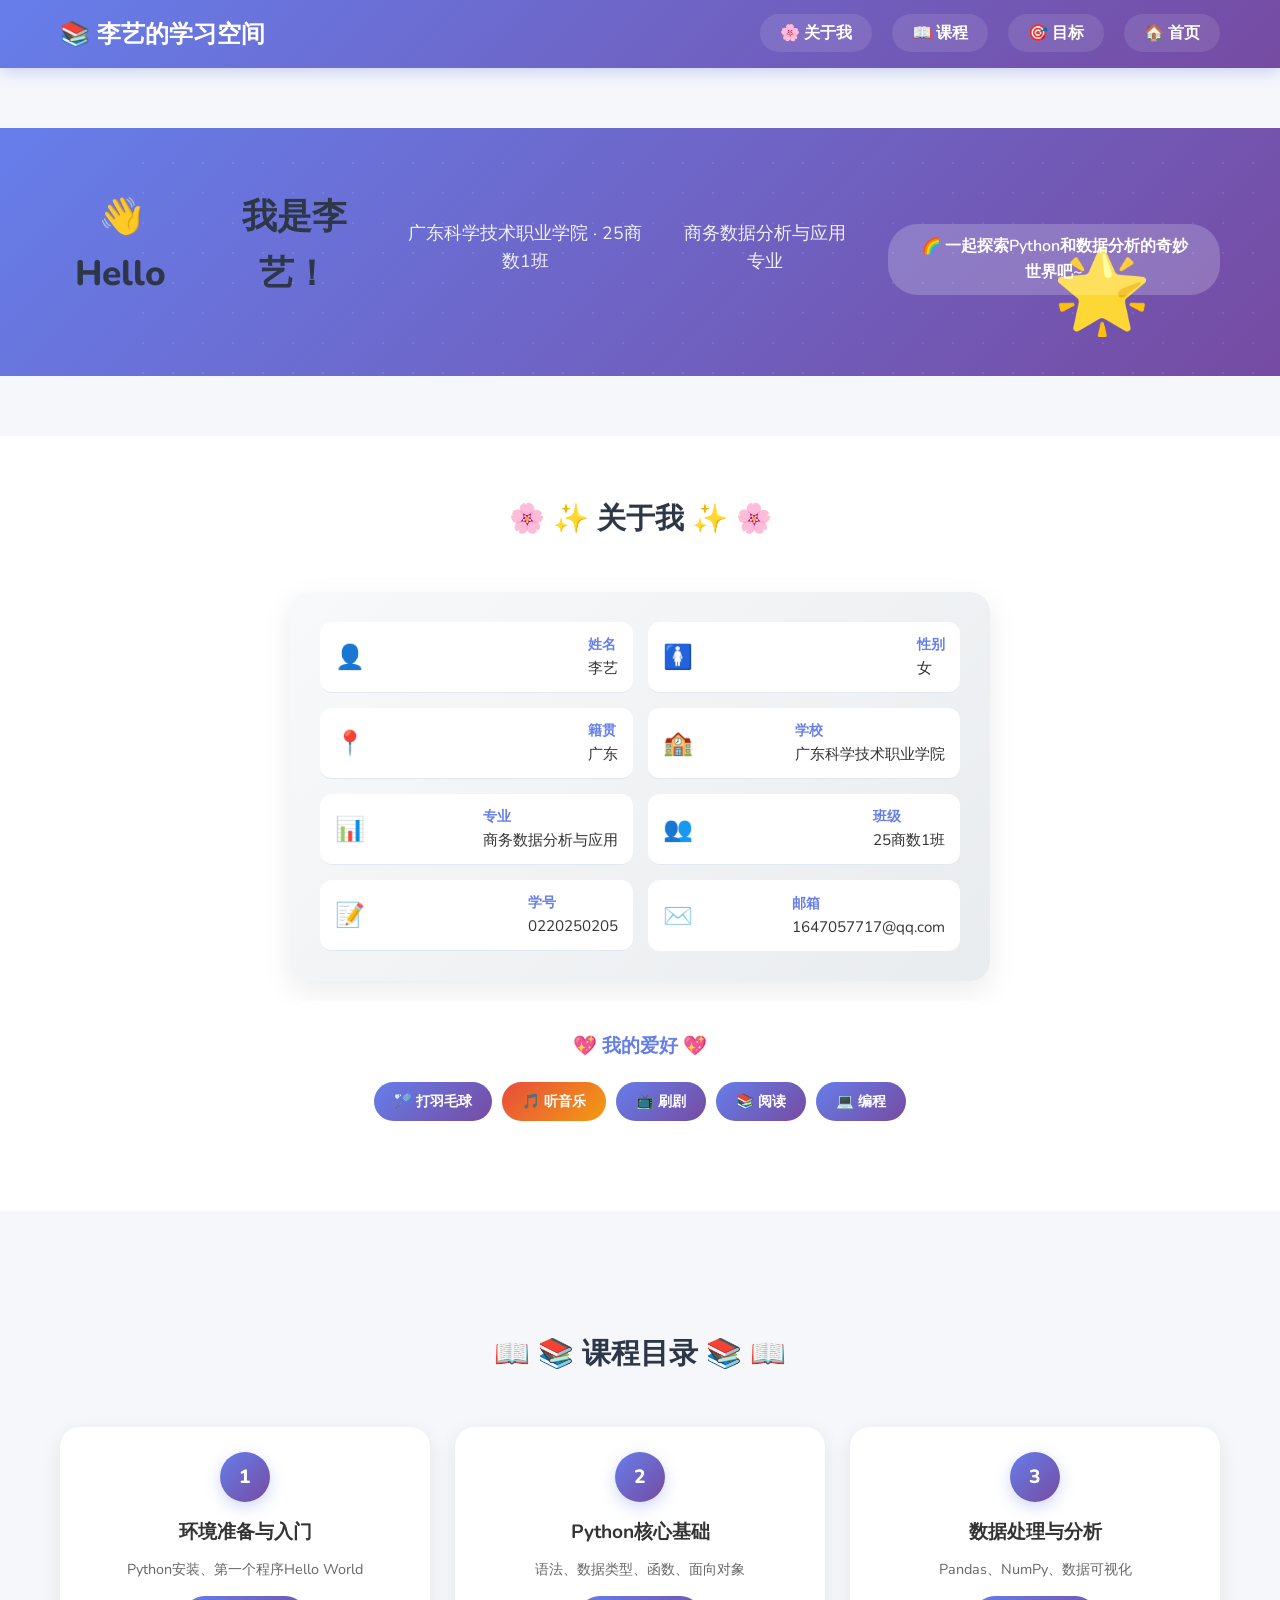
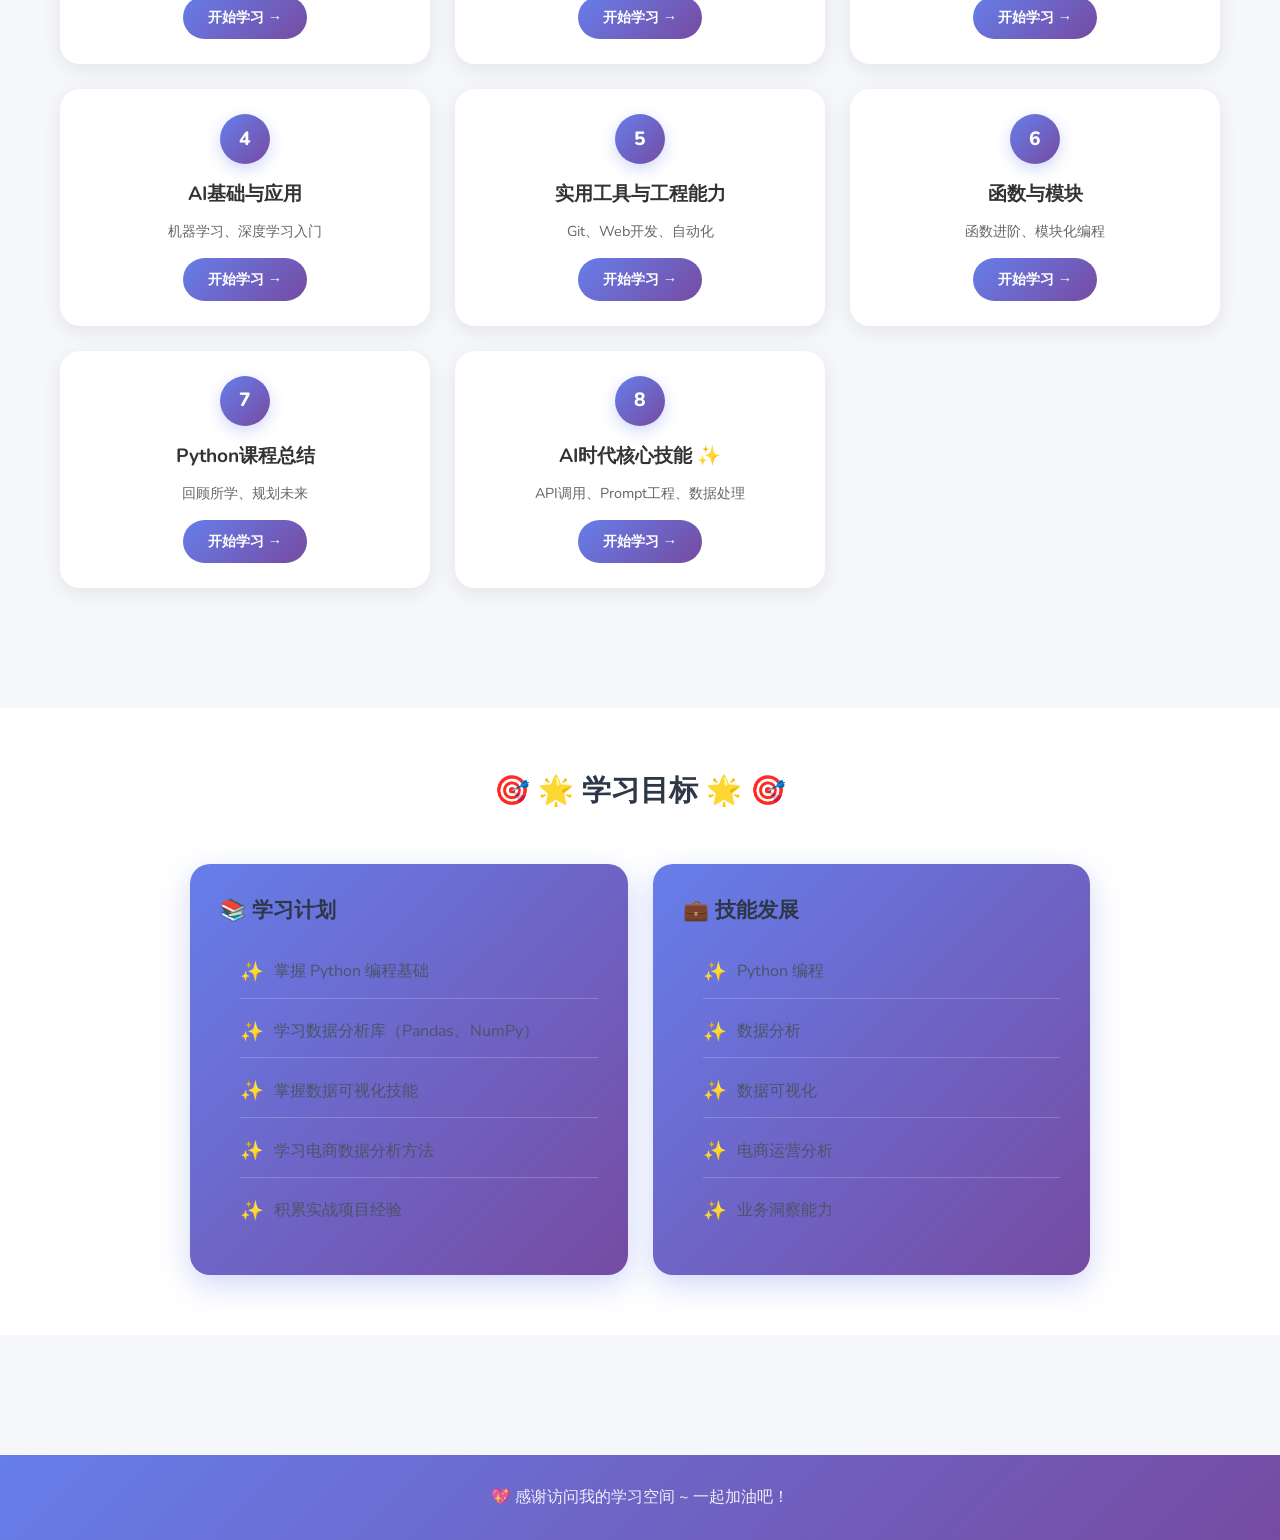
==== commit 413b5e43: "✏️ 调整标题布局：Hello和李艺分两行显示" ====
--- a/main.html
+++ b/main.html
@@ -496,7 +496,8 @@
         <!-- 英雄区域 -->
         <section class="hero-section">
             <div class="container hero-content">
-                <h2>👋 Hello，我是李艺！</h2>
+                <h2>👋 Hello</h2>
+                <h2>我是李艺！</h2>
                 <p class="subtitle">广东科学技术职业学院 · 25商数1班</p>
                 <p class="subtitle">商务数据分析与应用专业</p>
                 <span class="tagline">🌈 一起探索Python和数据分析的奇妙世界吧~</span>
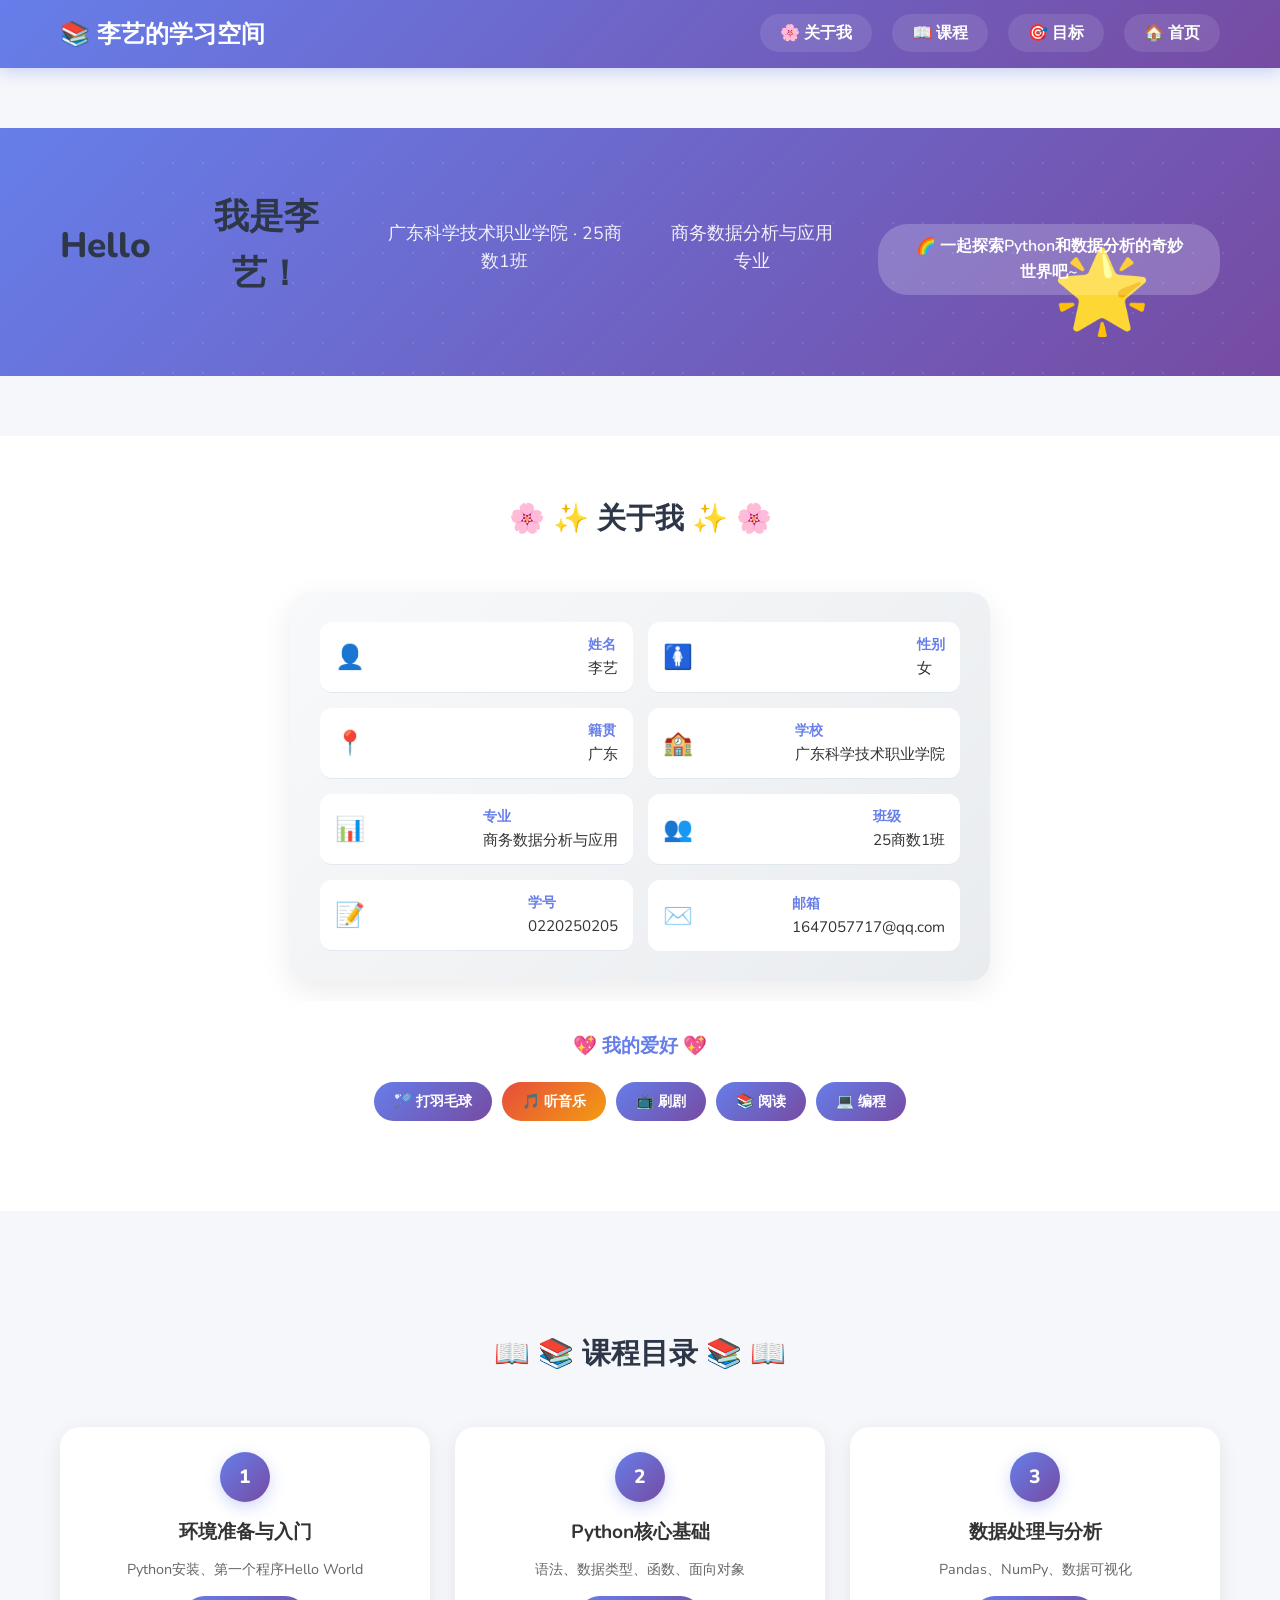
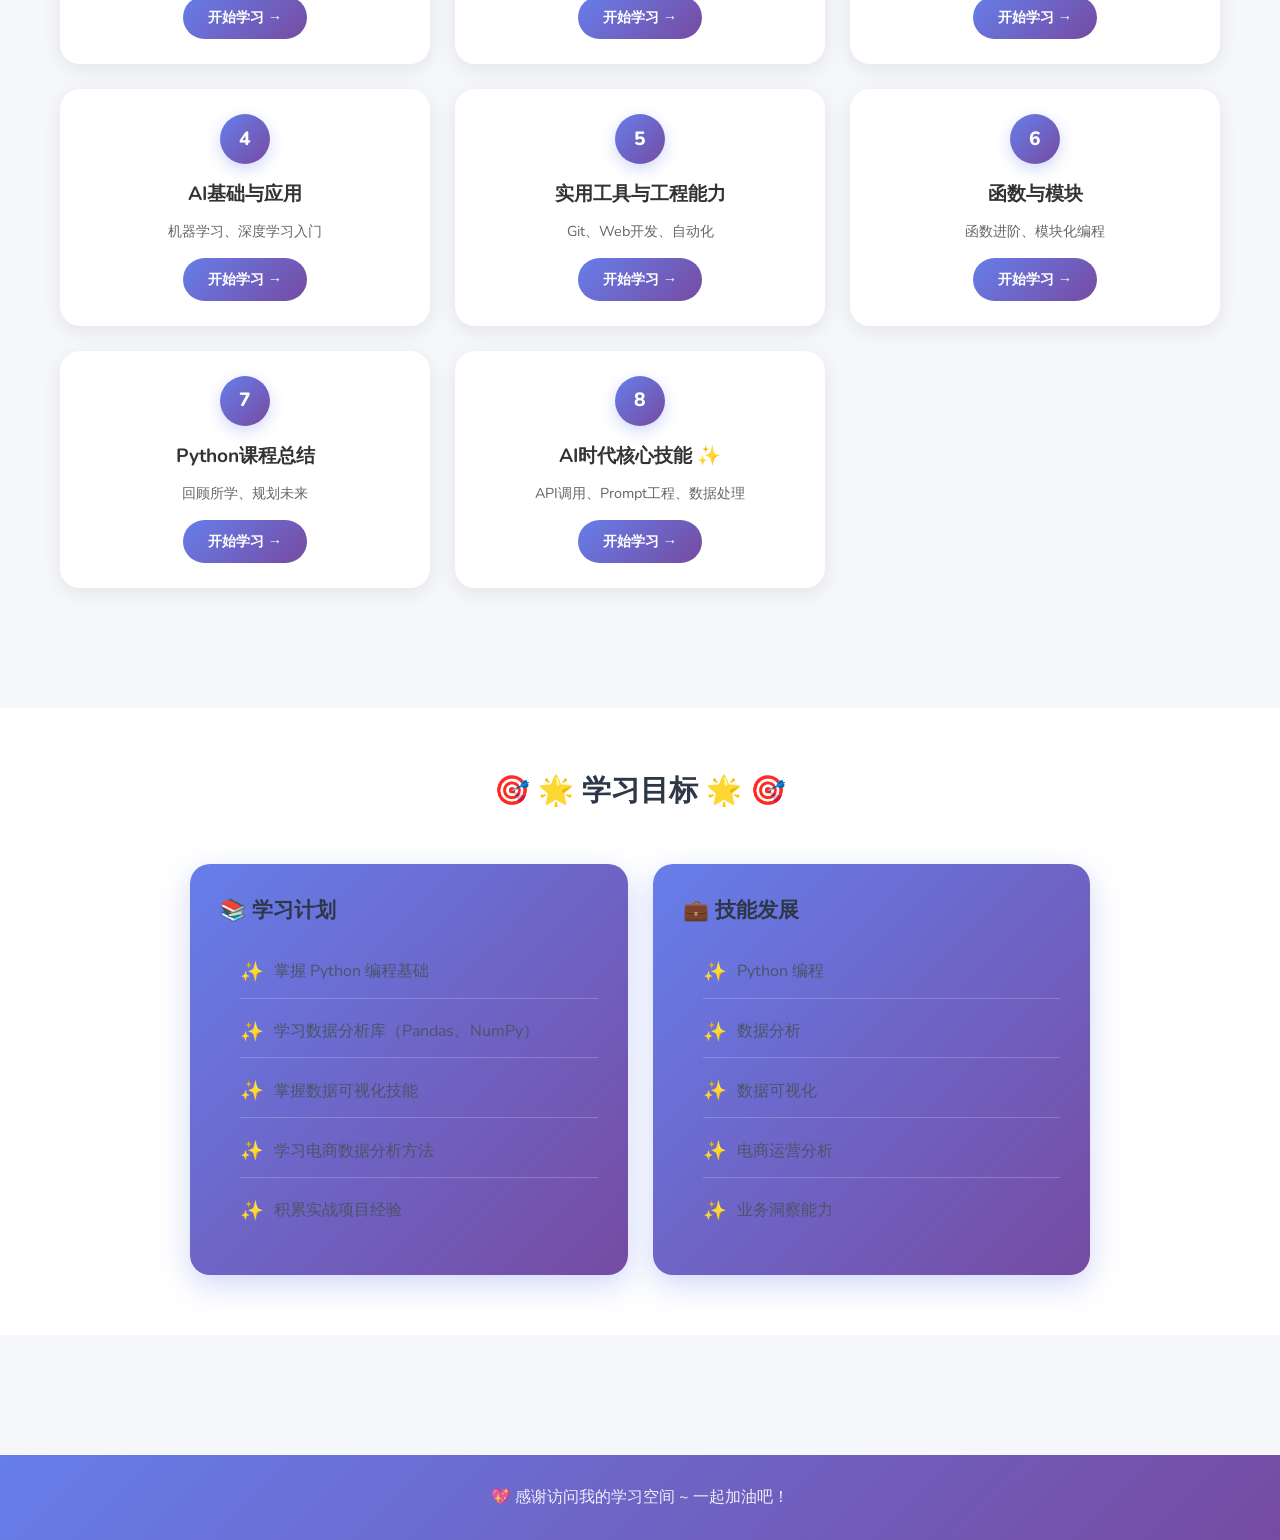
==== commit e6992eb1: "✏️ 调整标题格式：第一行Hello，第二行我是李艺" ====
--- a/main.html
+++ b/main.html
@@ -496,7 +496,7 @@
         <!-- 英雄区域 -->
         <section class="hero-section">
             <div class="container hero-content">
-                <h2>👋 Hello</h2>
+                <h2>Hello</h2>
                 <h2>我是李艺！</h2>
                 <p class="subtitle">广东科学技术职业学院 · 25商数1班</p>
                 <p class="subtitle">商务数据分析与应用专业</p>
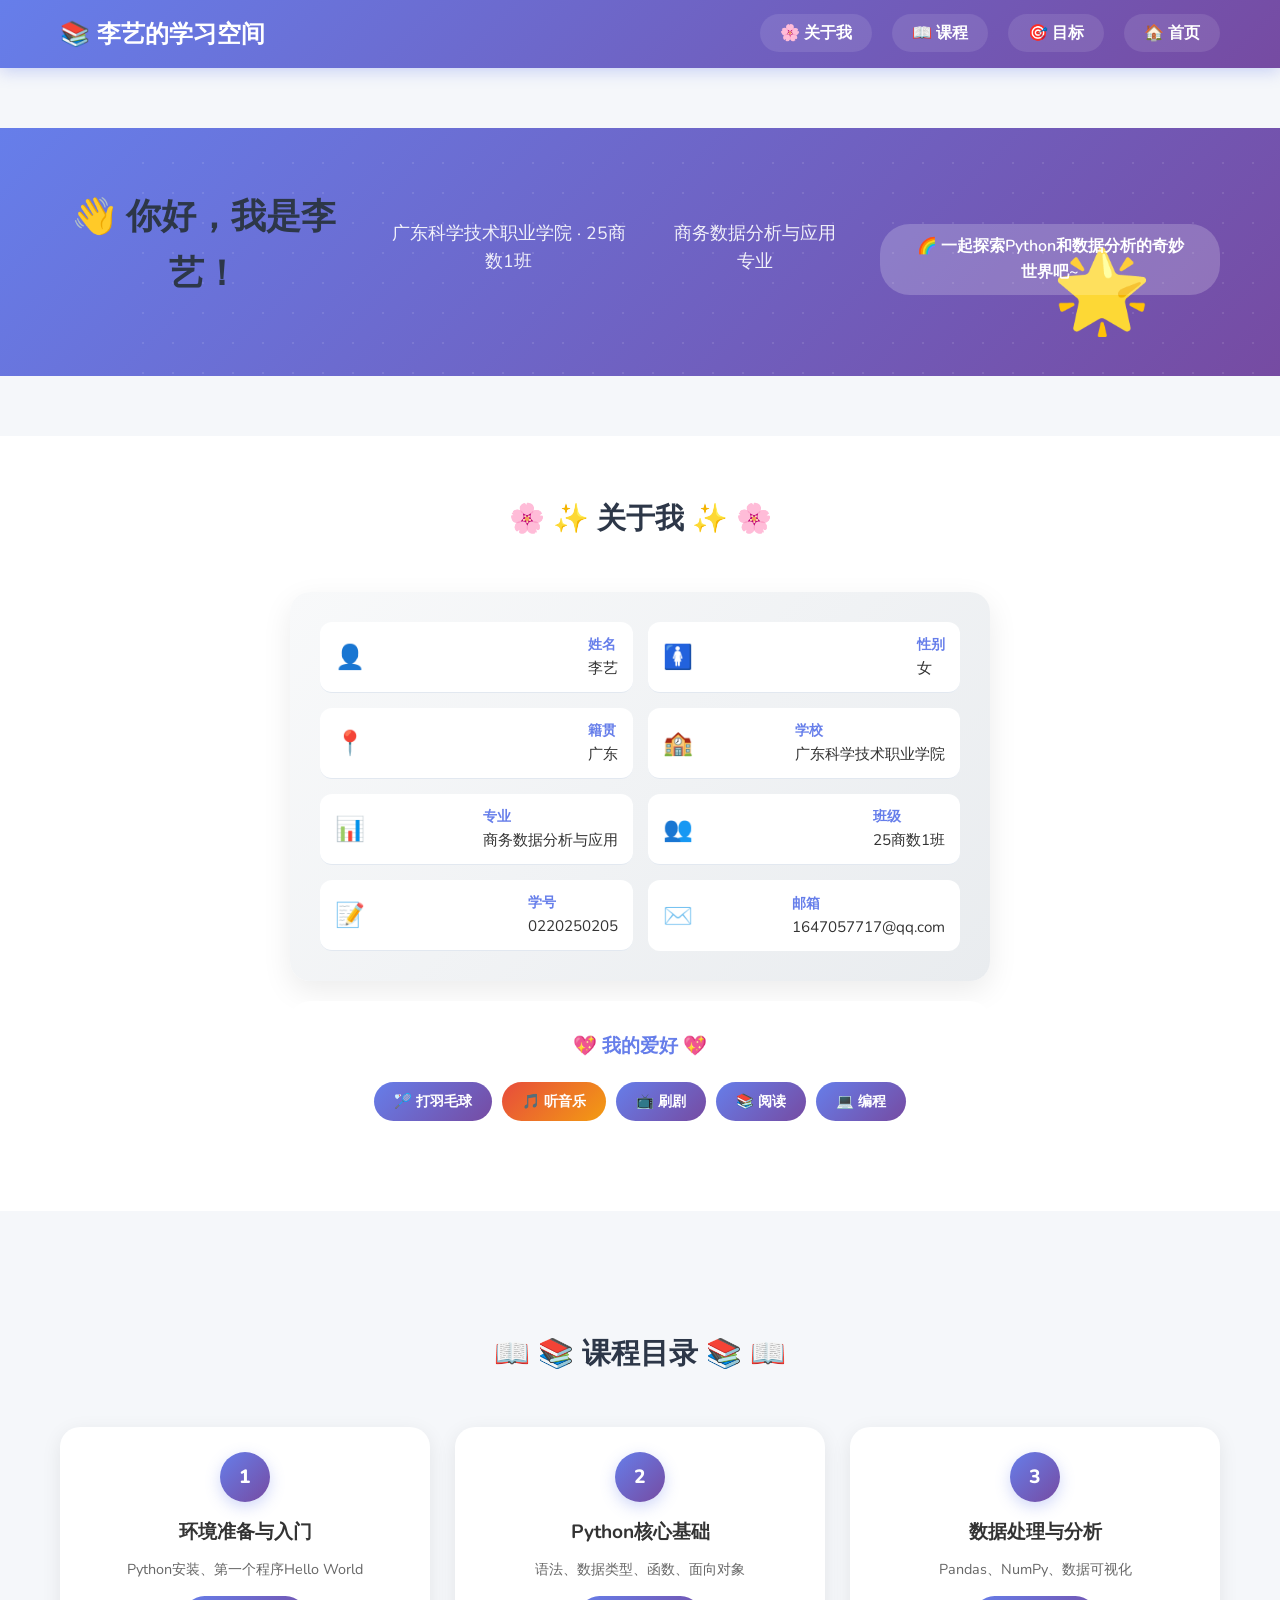
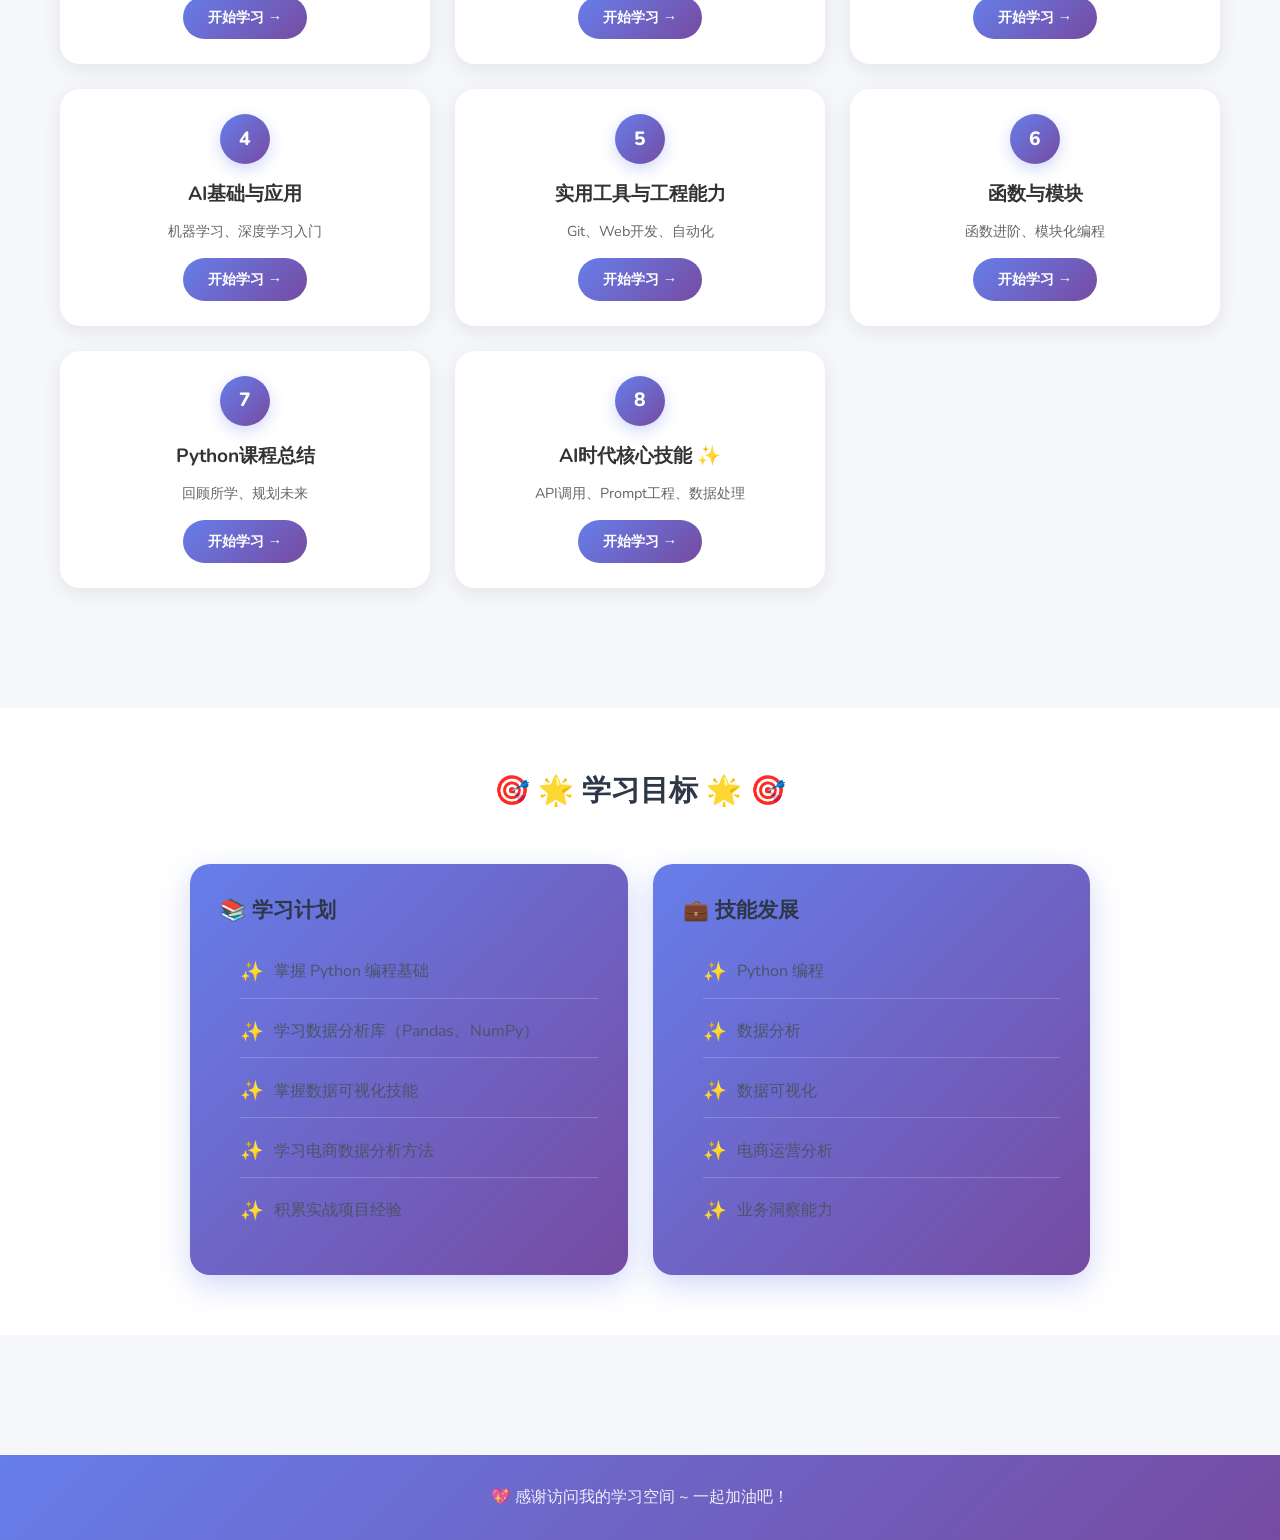
==== commit bd8c8b6d: "✏️ 恢复标题：👋 你好，我是李艺！" ====
--- a/main.html
+++ b/main.html
@@ -496,8 +496,7 @@
         <!-- 英雄区域 -->
         <section class="hero-section">
             <div class="container hero-content">
-                <h2>Hello</h2>
-                <h2>我是李艺！</h2>
+                <h2>👋 你好，我是李艺！</h2>
                 <p class="subtitle">广东科学技术职业学院 · 25商数1班</p>
                 <p class="subtitle">商务数据分析与应用专业</p>
                 <span class="tagline">🌈 一起探索Python和数据分析的奇妙世界吧~</span>
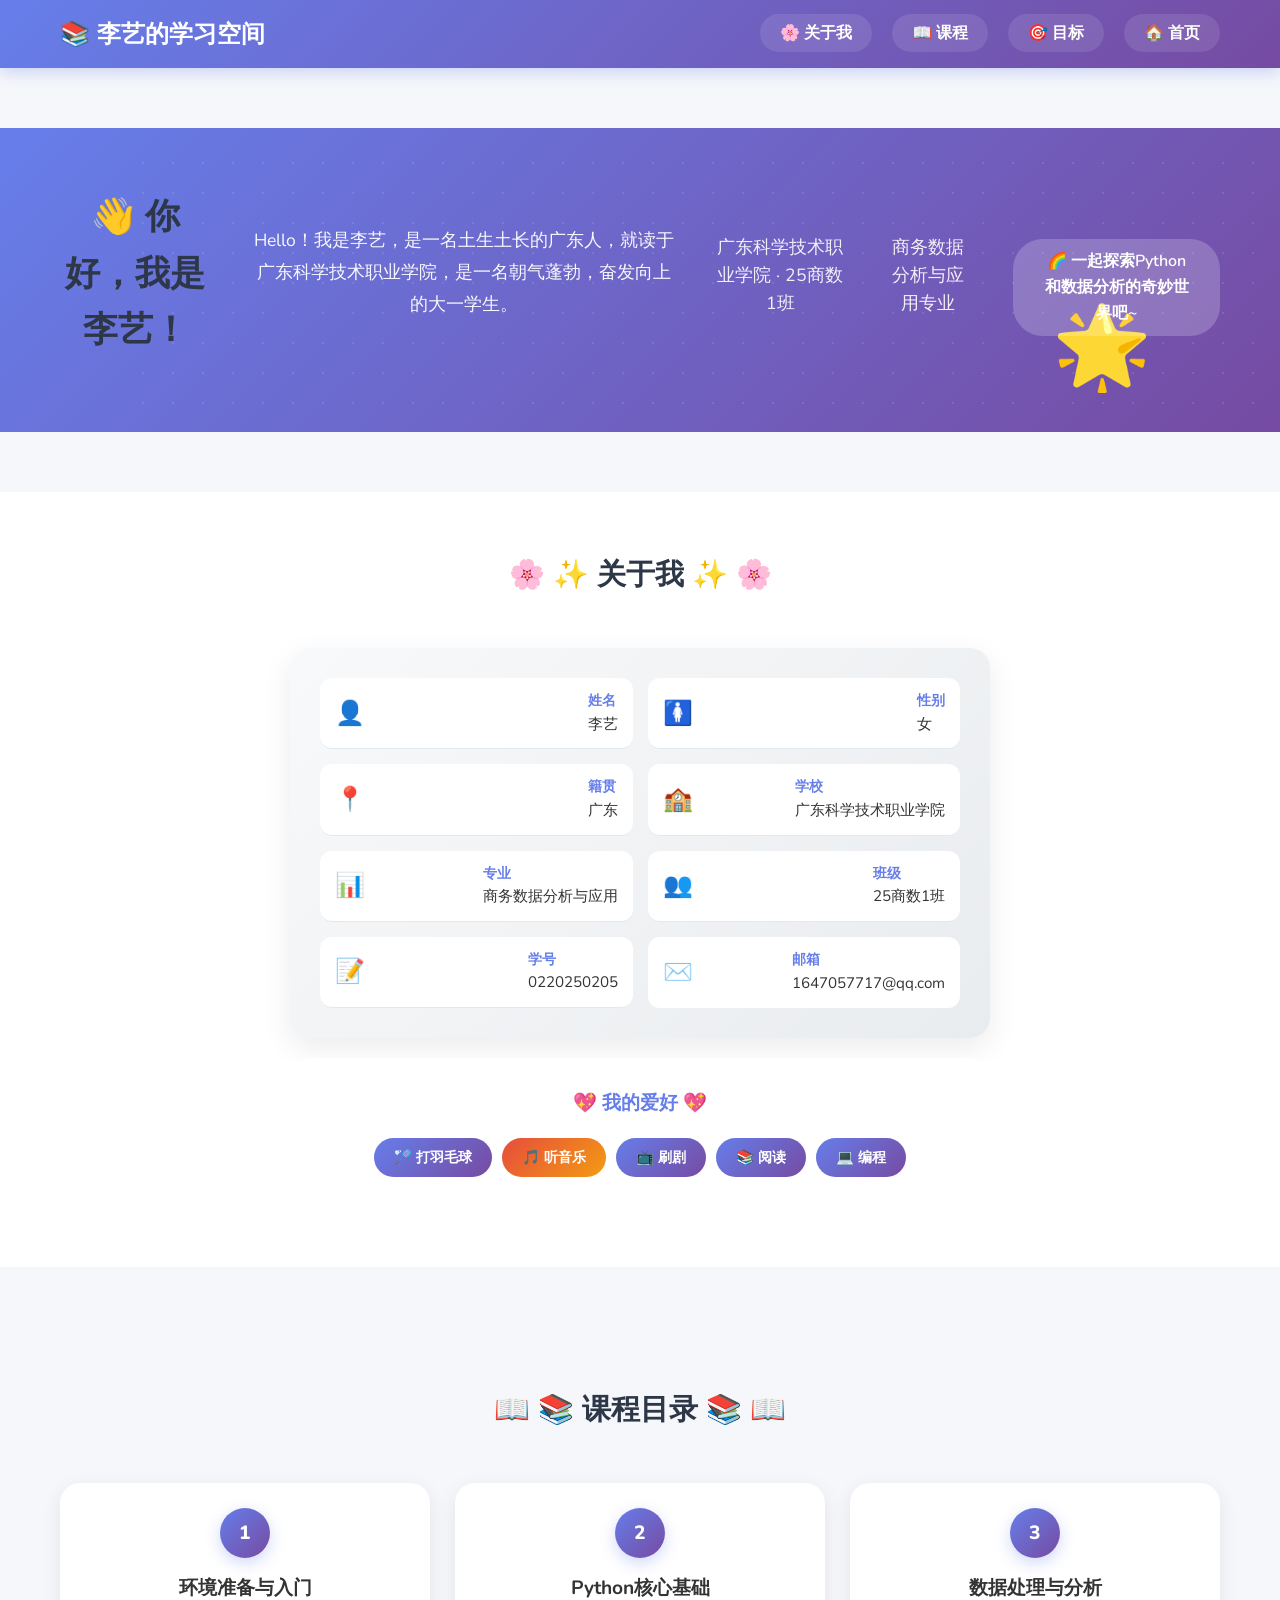
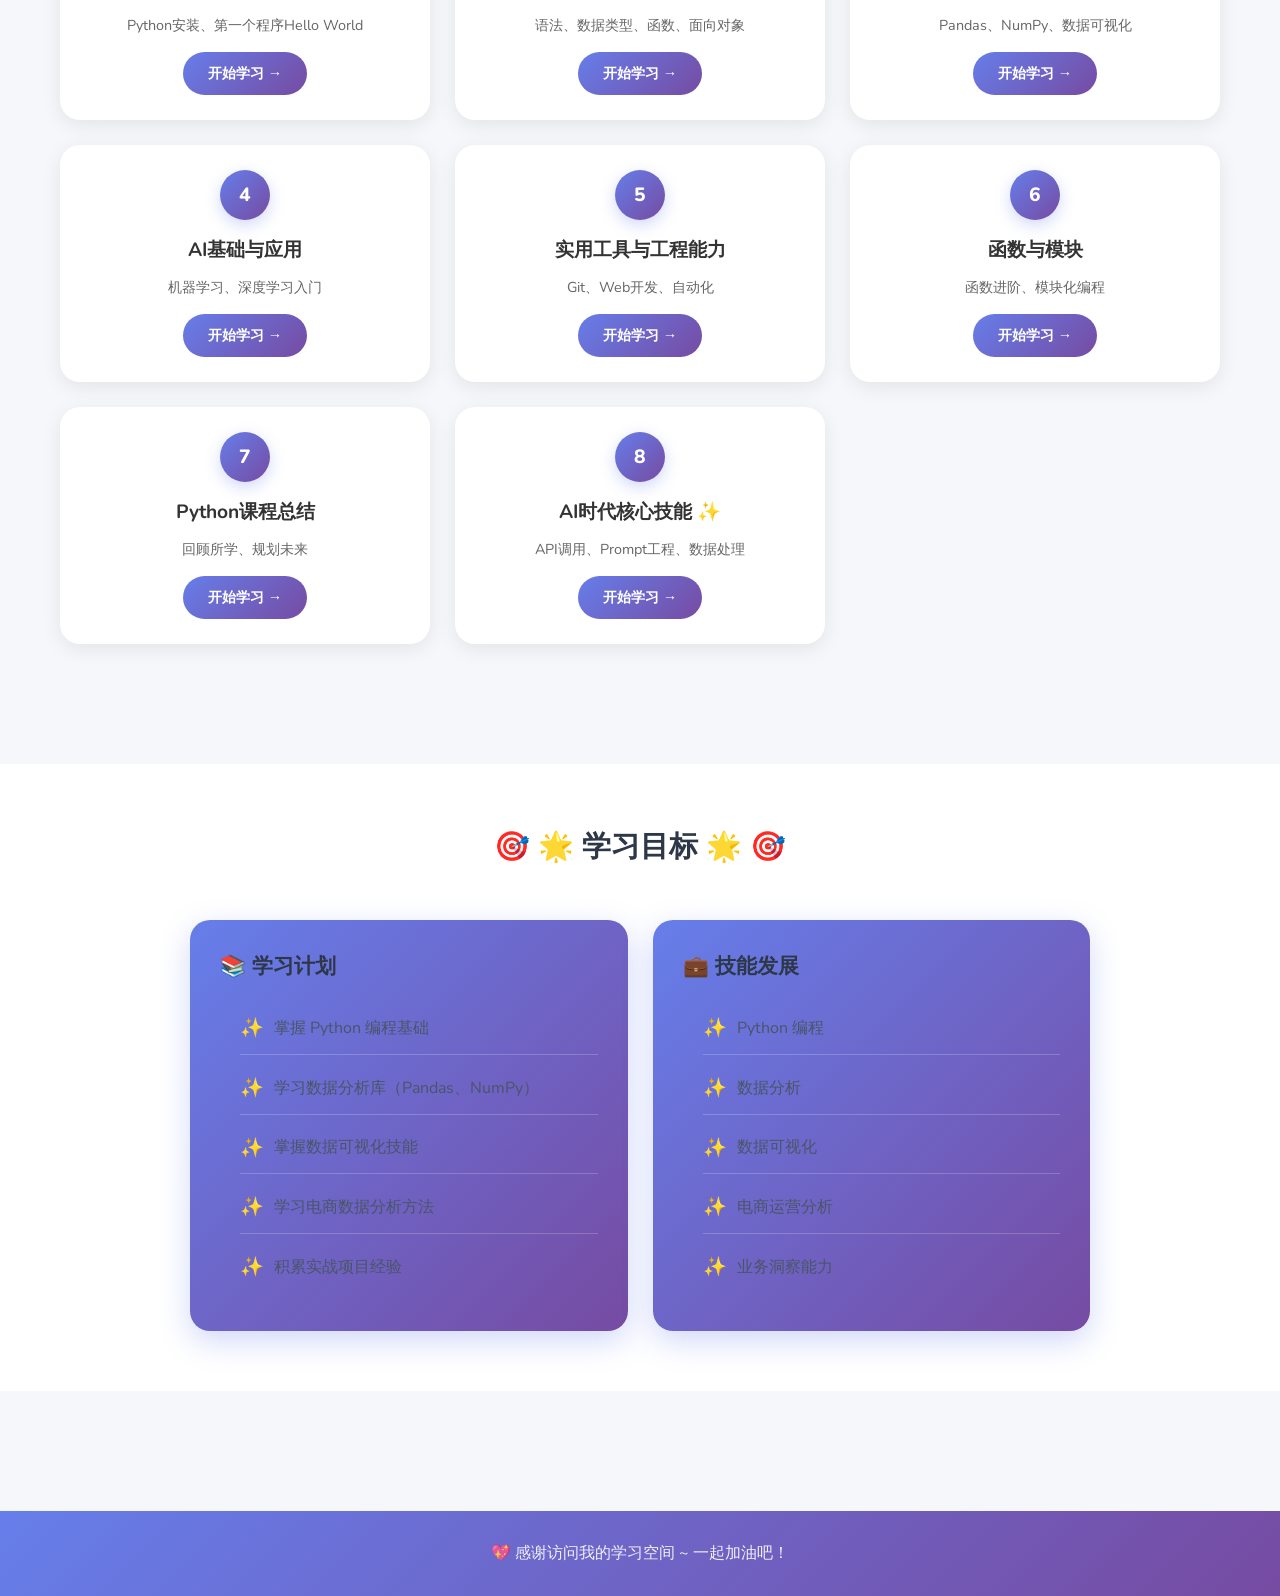
==== commit 5561390e: "📝 添加个人简介到主页" ====
--- a/main.html
+++ b/main.html
@@ -108,6 +108,16 @@
             font-size: 2.2rem;
             margin-bottom: 15px;
             font-weight: 800;
+        }
+
+        .hero-content .intro-text {
+            font-size: 1.1rem;
+            color: rgba(255,255,255,0.95);
+            margin-bottom: 15px;
+            line-height: 1.8;
+            max-width: 600px;
+            margin-left: auto;
+            margin-right: auto;
         }
 
         .hero-content .subtitle {
@@ -497,6 +507,7 @@
         <section class="hero-section">
             <div class="container hero-content">
                 <h2>👋 你好，我是李艺！</h2>
+                <p class="intro-text">Hello！我是李艺，是一名土生土长的广东人，就读于广东科学技术职业学院，是一名朝气蓬勃，奋发向上的大一学生。</p>
                 <p class="subtitle">广东科学技术职业学院 · 25商数1班</p>
                 <p class="subtitle">商务数据分析与应用专业</p>
                 <span class="tagline">🌈 一起探索Python和数据分析的奇妙世界吧~</span>
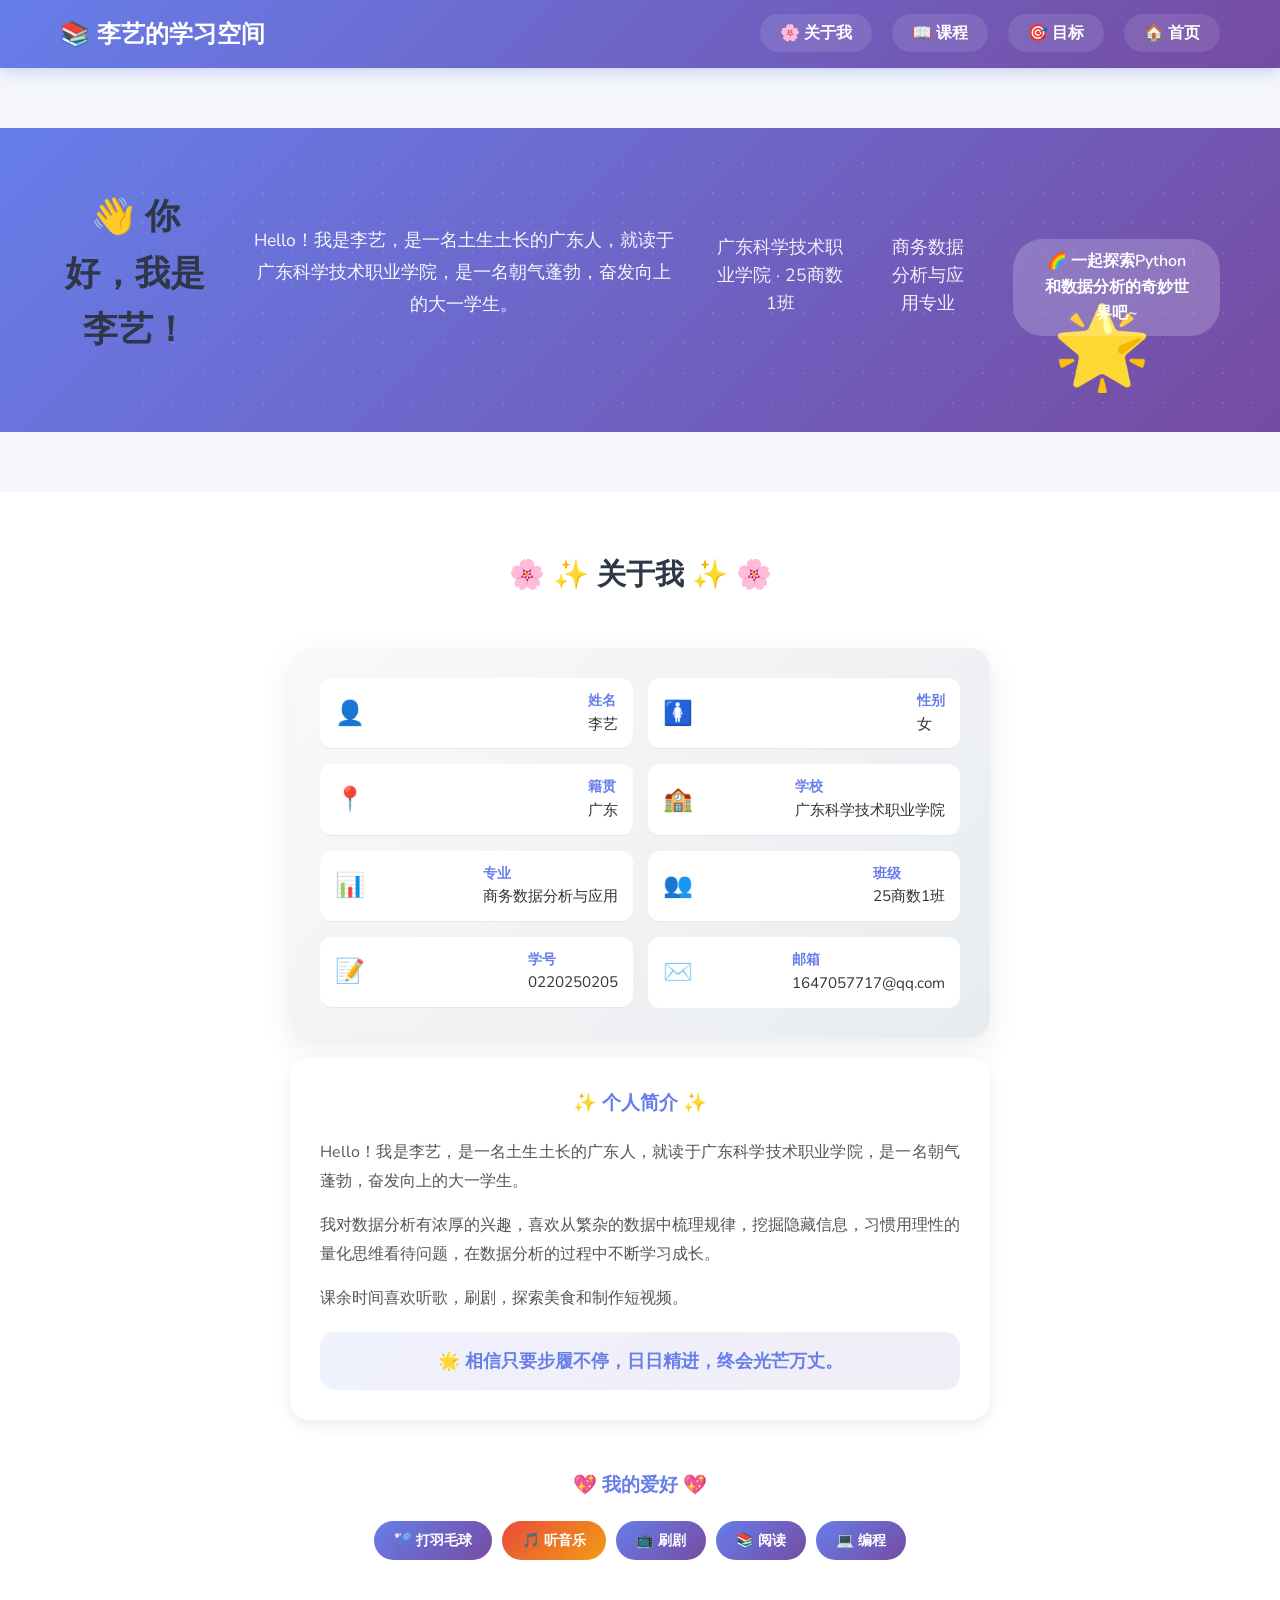
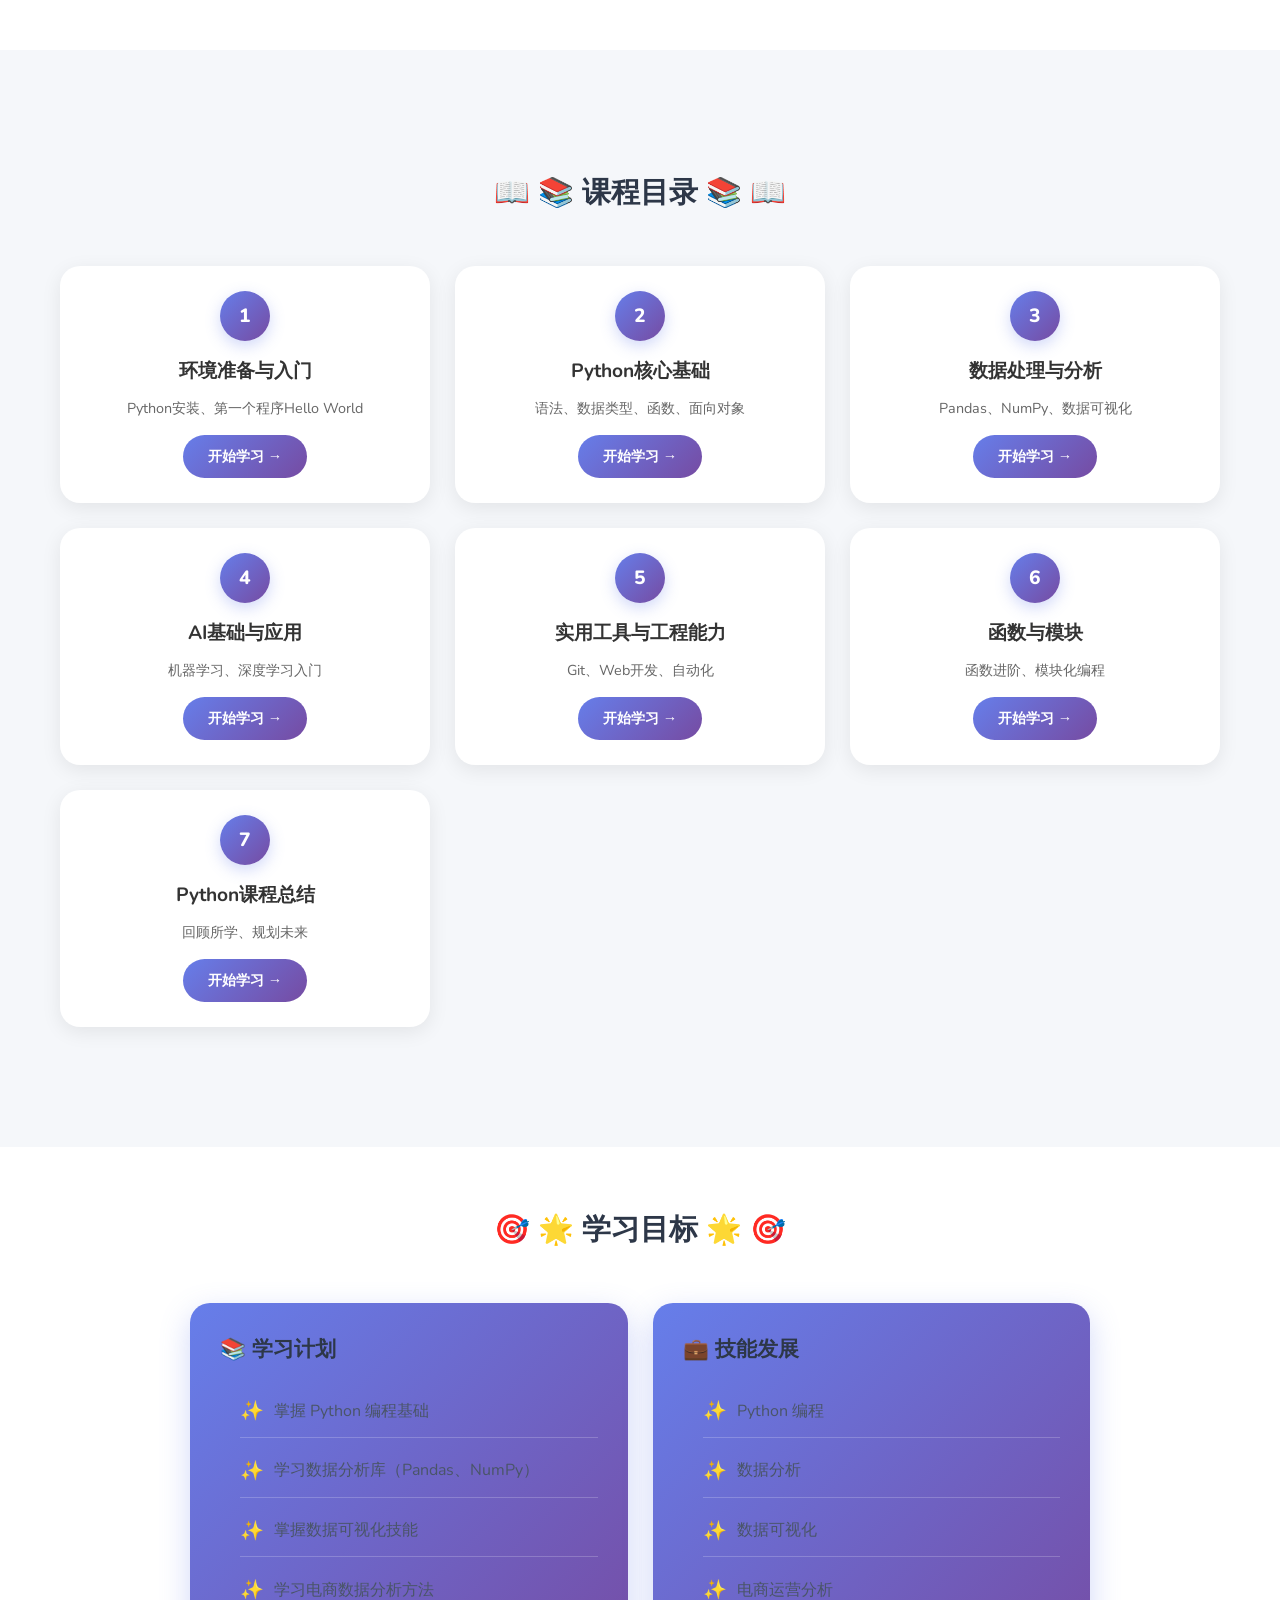
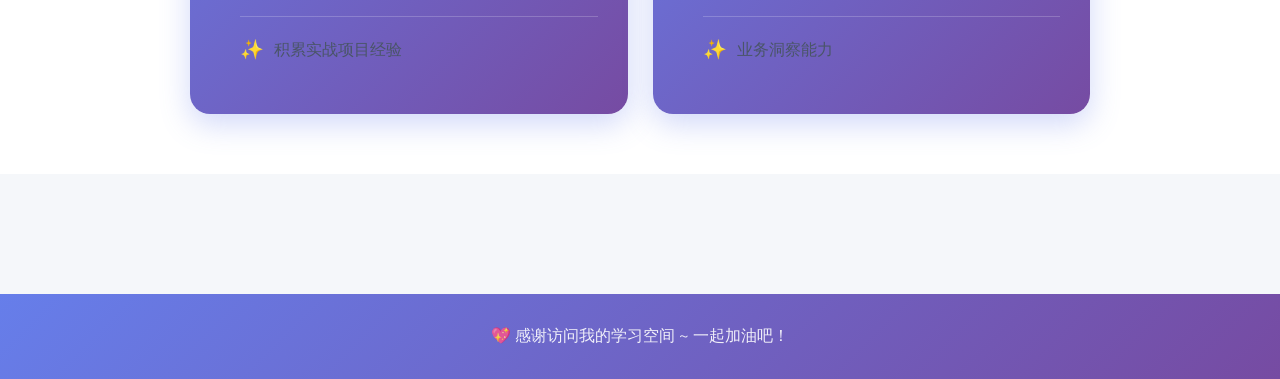
==== commit eb3f5eb6: "📝 添加详细个人简介到关于我部分" ====
--- a/main.html
+++ b/main.html
@@ -202,6 +202,42 @@
         .profile-item .value {
             color: #333;
             font-size: 0.95rem;
+        }
+
+        /* 个人简介区域 */
+        .bio-section {
+            padding: 30px;
+            background: white;
+            border-radius: 20px;
+            max-width: 700px;
+            margin: 20px auto 0;
+            box-shadow: 0 5px 15px rgba(0,0,0,0.08);
+        }
+
+        .bio-section h4 {
+            text-align: center;
+            color: #667eea;
+            margin-bottom: 20px;
+            font-size: 1.2rem;
+        }
+
+        .bio-text {
+            font-size: 1rem;
+            color: #555;
+            line-height: 1.8;
+            margin-bottom: 15px;
+            text-align: justify;
+        }
+
+        .bio-motto {
+            font-size: 1.1rem;
+            color: #667eea;
+            text-align: center;
+            font-weight: 600;
+            margin-top: 20px;
+            padding: 15px;
+            background: linear-gradient(135deg, rgba(102, 126, 234, 0.1) 0%, rgba(118, 75, 162, 0.1) 100%);
+            border-radius: 15px;
         }
 
         /* 爱好区域 */
@@ -580,6 +616,14 @@
                     </div>
                 </div>
 
+                <div class="bio-section">
+                    <h4>✨ 个人简介 ✨</h4>
+                    <p class="bio-text">Hello！我是李艺，是一名土生土长的广东人，就读于广东科学技术职业学院，是一名朝气蓬勃，奋发向上的大一学生。</p>
+                    <p class="bio-text">我对数据分析有浓厚的兴趣，喜欢从繁杂的数据中梳理规律，挖掘隐藏信息，习惯用理性的量化思维看待问题，在数据分析的过程中不断学习成长。</p>
+                    <p class="bio-text">课余时间喜欢听歌，刷剧，探索美食和制作短视频。</p>
+                    <p class="bio-motto">🌟 相信只要步履不停，日日精进，终会光芒万丈。</p>
+                </div>
+
                 <div class="hobbies-section">
                     <h4>💖 我的爱好 💖</h4>
                     <div class="hobbies-tags">
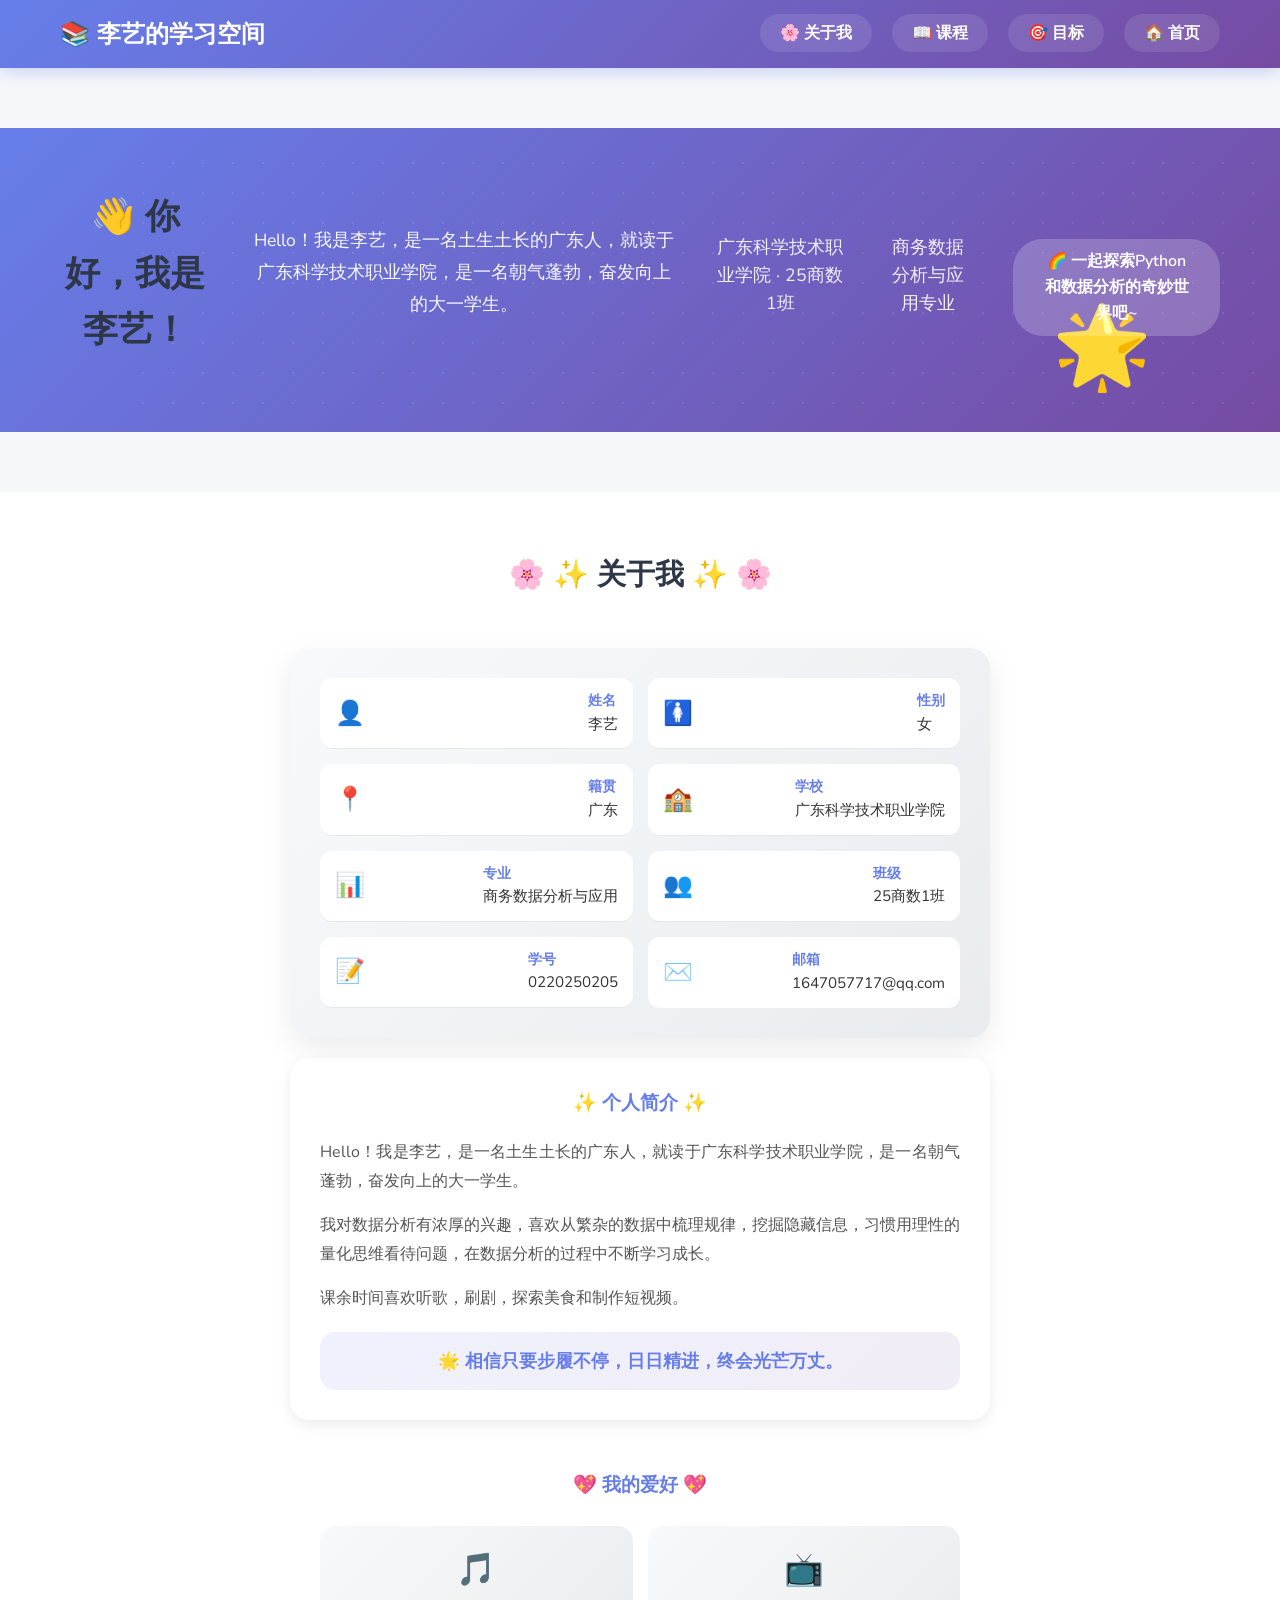
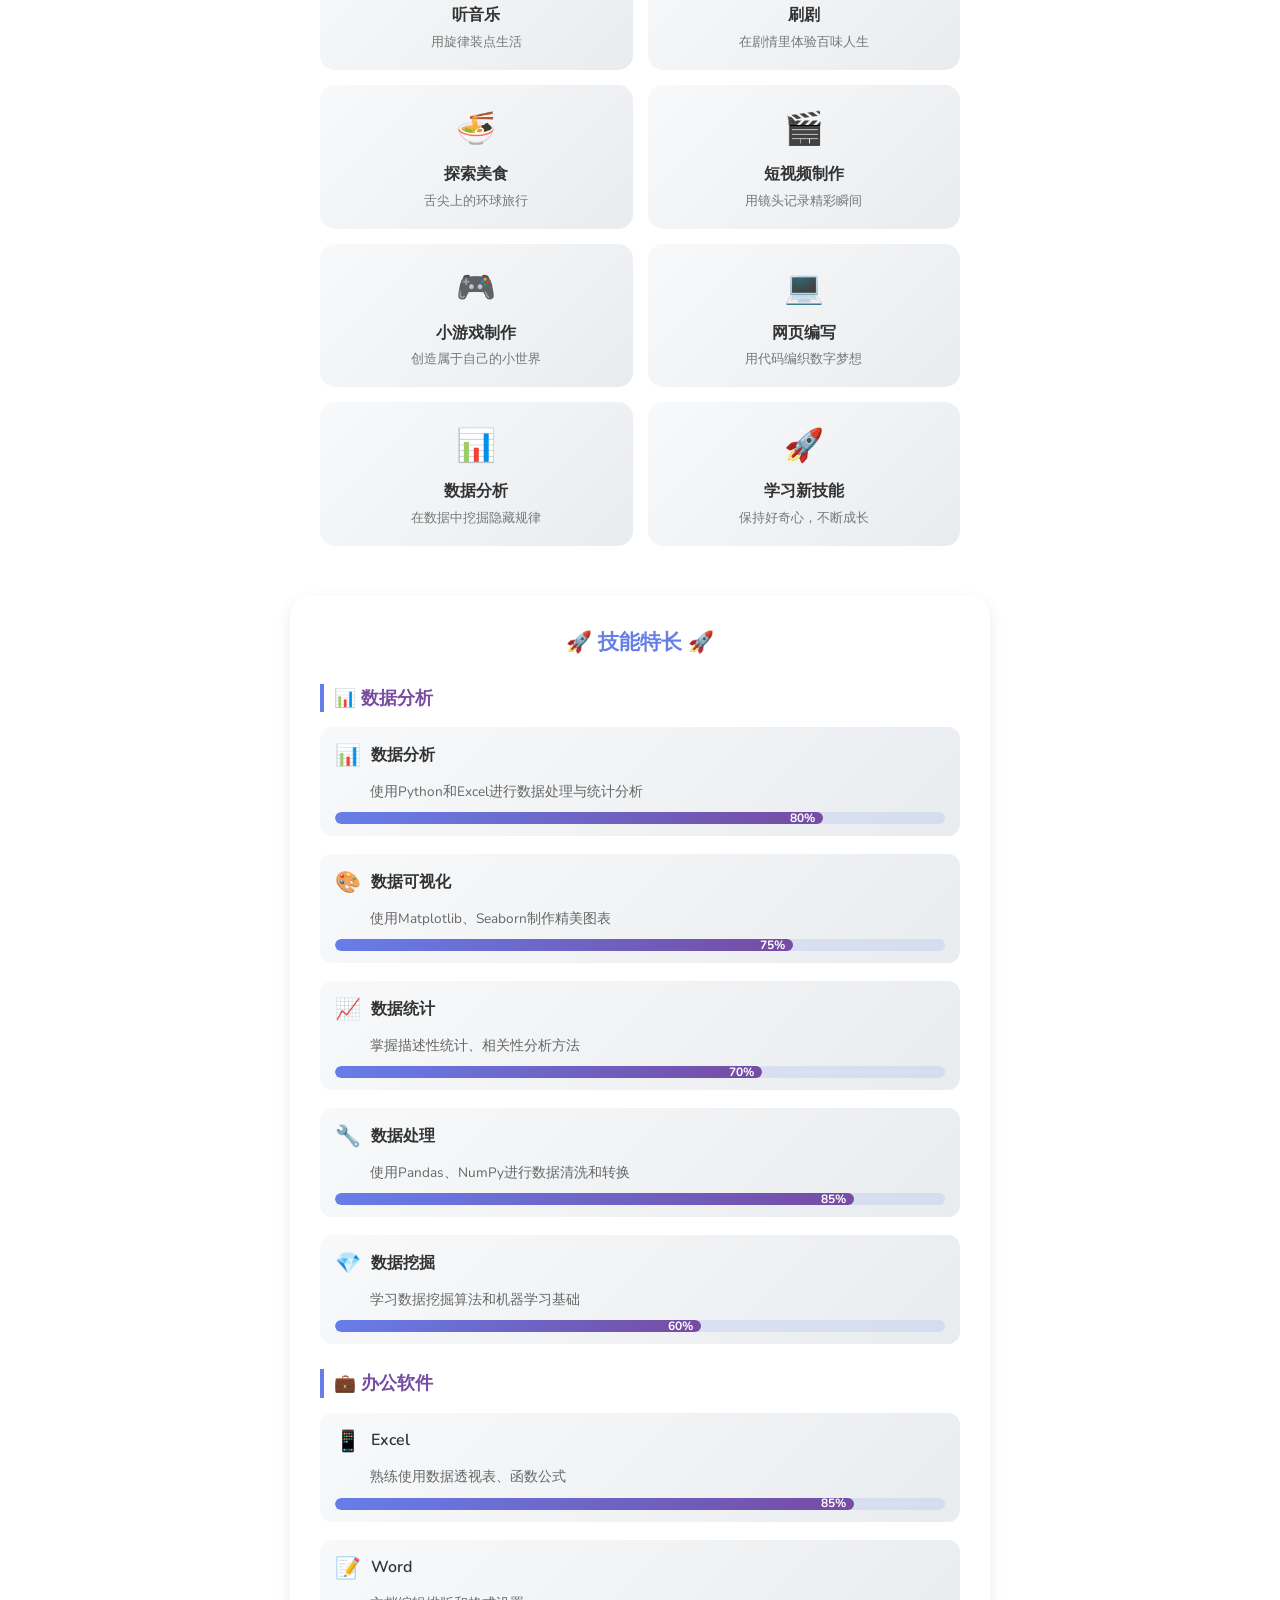
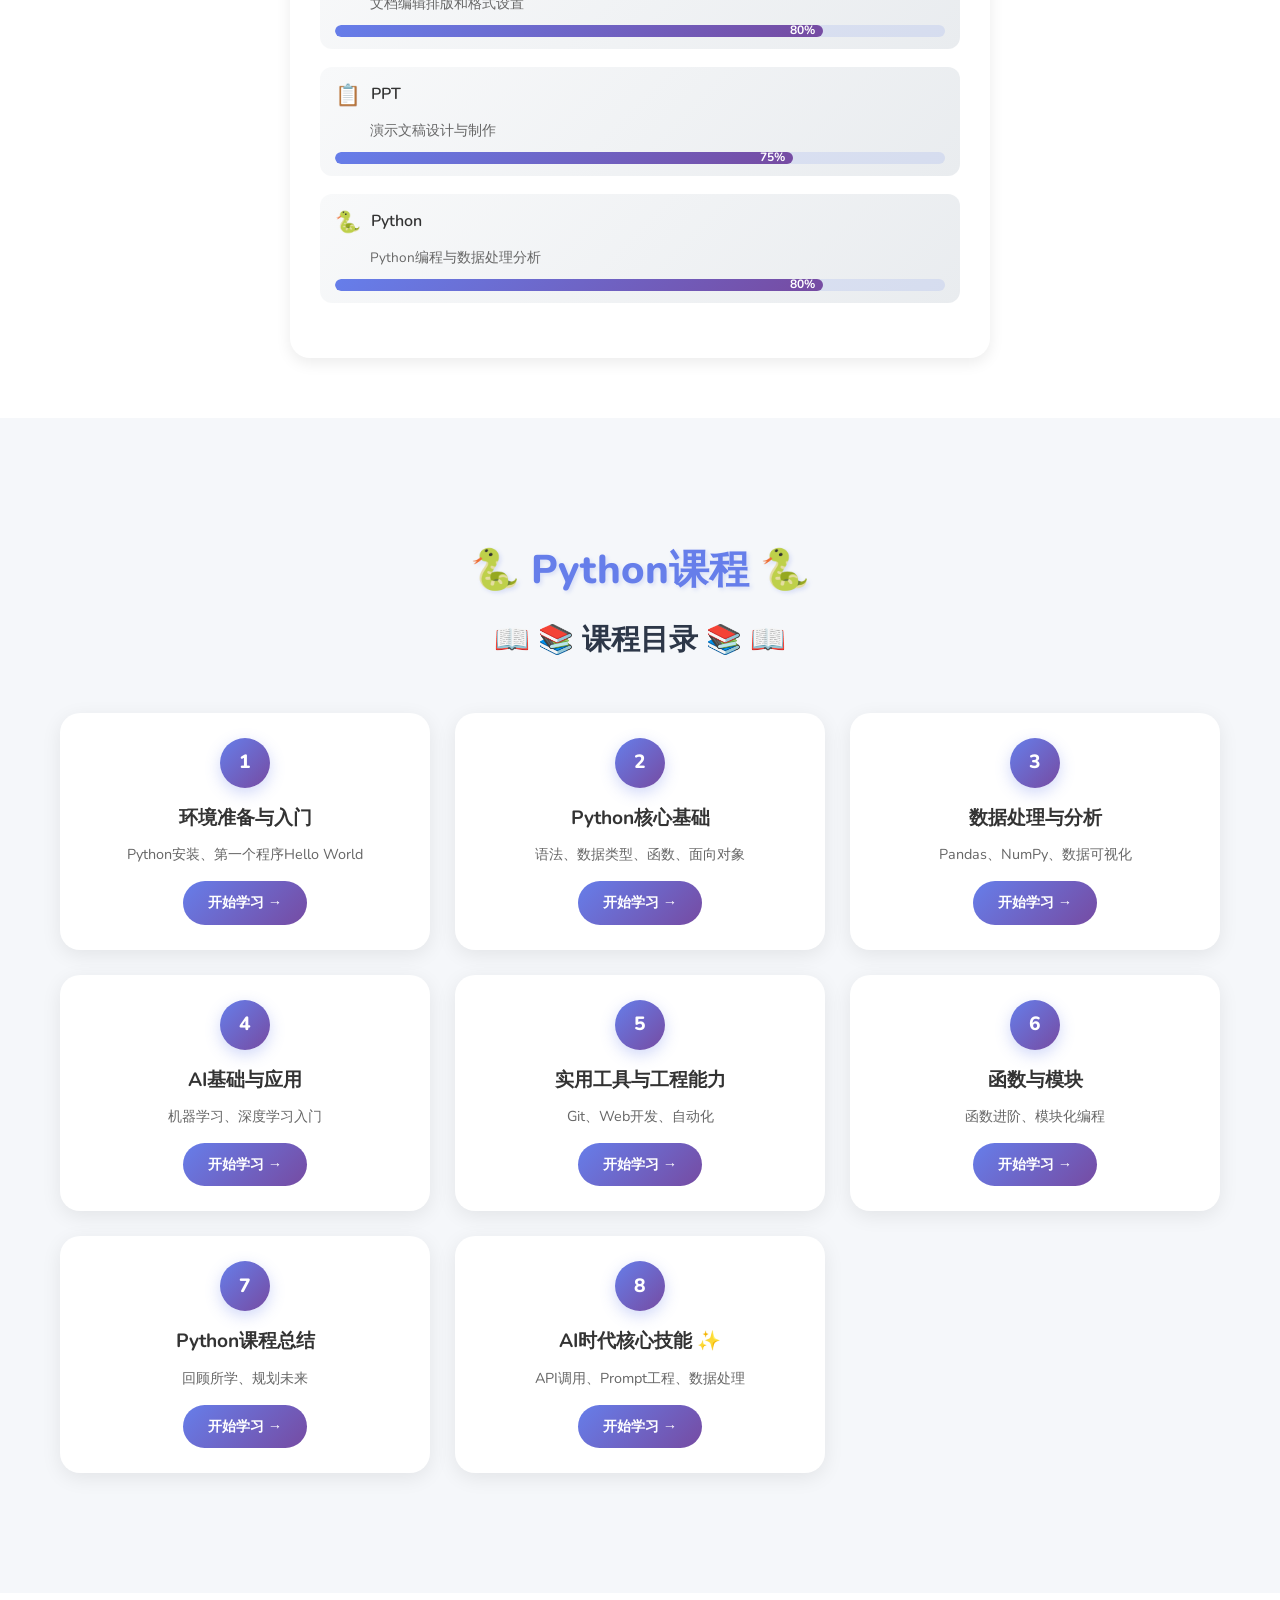
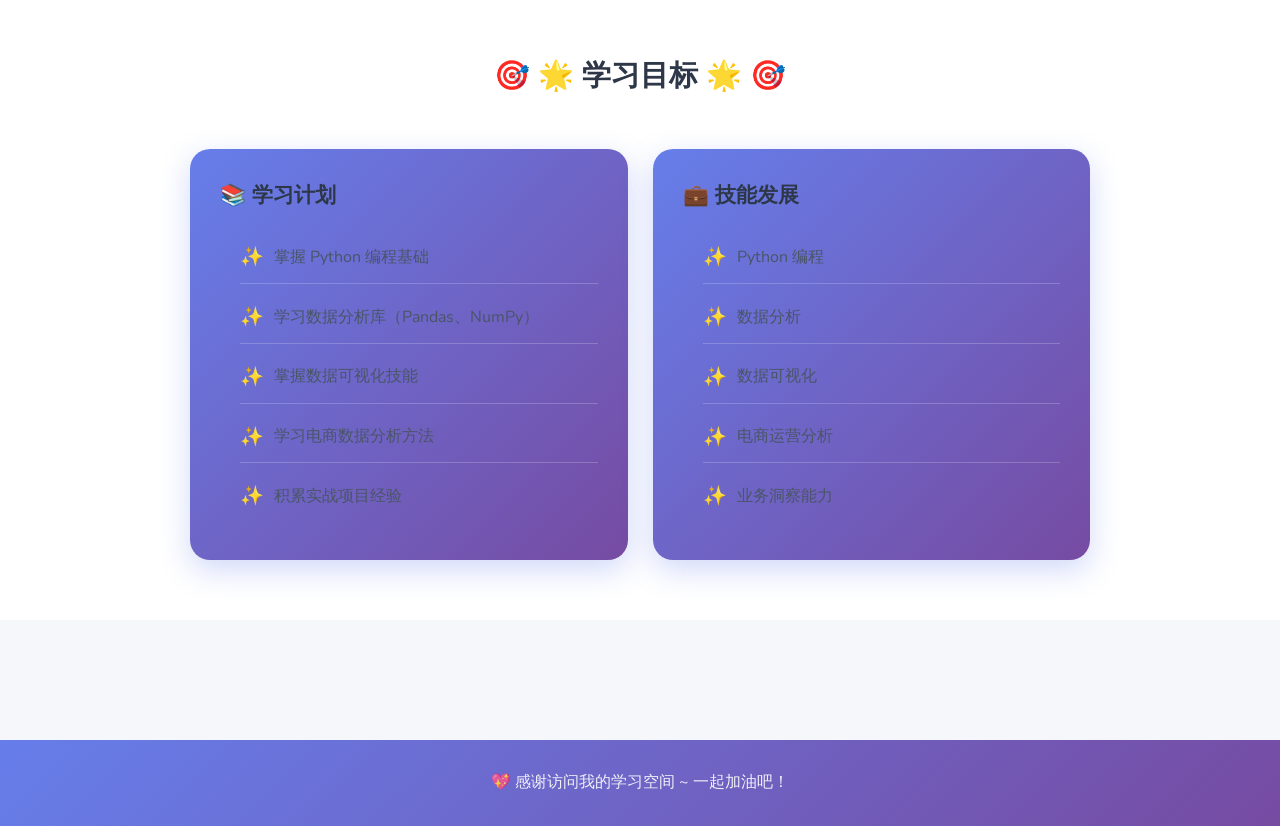
==== commit 69c92d10: "更新爱好、技能特长和Python课程标题" ====
--- a/main.html
+++ b/main.html
@@ -252,55 +252,164 @@
         .hobbies-section h4 {
             text-align: center;
             color: #667eea;
-            margin-bottom: 20px;
+            margin-bottom: 25px;
             font-size: 1.2rem;
         }
 
-        .hobbies-tags {
+        .hobby-cards {
+            display: grid;
+            grid-template-columns: repeat(2, 1fr);
+            gap: 15px;
+        }
+
+        .hobby-card {
             display: flex;
-            flex-wrap: wrap;
-            justify-content: center;
+            flex-direction: column;
+            align-items: center;
+            padding: 18px 15px;
+            background: linear-gradient(135deg, #f8f9fa 0%, #e9ecef 100%);
+            border-radius: 15px;
+            transition: all 0.3s ease;
+            text-align: center;
+        }
+
+        .hobby-card:hover {
+            transform: translateY(-5px);
+            box-shadow: 0 8px 25px rgba(102, 126, 234, 0.2);
+            background: linear-gradient(135deg, #fff 0%, #f0f0f5 100%);
+        }
+
+        .hobby-icon {
+            font-size: 2rem;
+            margin-bottom: 8px;
+        }
+
+        .hobby-name {
+            font-weight: 700;
+            color: #333;
+            font-size: 1rem;
+            margin-bottom: 5px;
+        }
+
+        .hobby-desc {
+            font-size: 0.8rem;
+            color: #777;
+            line-height: 1.4;
+        }
+
+        /* 技能特长区域 */
+        .skills-section {
+            padding: 30px;
+            background: white;
+            border-radius: 20px;
+            max-width: 700px;
+            margin: 20px auto 0;
+            box-shadow: 0 5px 15px rgba(0,0,0,0.08);
+        }
+
+        .skills-section > h4 {
+            text-align: center;
+            color: #667eea;
+            margin-bottom: 25px;
+            font-size: 1.3rem;
+        }
+
+        .skill-category {
+            margin-bottom: 25px;
+        }
+
+        .skill-category h5 {
+            color: #764ba2;
+            font-size: 1.1rem;
+            margin-bottom: 15px;
+            padding-left: 10px;
+            border-left: 4px solid #667eea;
+        }
+
+        .skill-item {
+            margin-bottom: 18px;
+            padding: 12px 15px;
+            background: linear-gradient(135deg, #f8f9fa 0%, #e9ecef 100%);
+            border-radius: 12px;
+            transition: all 0.3s ease;
+        }
+
+        .skill-item:hover {
+            transform: translateX(5px);
+            box-shadow: 0 3px 10px rgba(102, 126, 234, 0.15);
+        }
+
+        .skill-info {
+            display: flex;
+            align-items: center;
             gap: 10px;
-        }
-
-        .hobby-tag {
+            margin-bottom: 8px;
+        }
+
+        .skill-icon {
+            font-size: 1.3rem;
+        }
+
+        .skill-name {
+            font-weight: 600;
+            color: #333;
+            font-size: 1rem;
+        }
+
+        .skill-desc {
+            font-size: 0.85rem;
+            color: #666;
+            margin-bottom: 10px;
+            padding-left: 35px;
+        }
+
+        .progress-bar {
+            height: 12px;
+            background: rgba(102, 126, 234, 0.15);
+            border-radius: 6px;
+            overflow: hidden;
+            position: relative;
+        }
+
+        .progress-fill {
+            height: 100%;
             background: linear-gradient(135deg, #667eea 0%, #764ba2 100%);
+            border-radius: 6px;
+            transition: width 1s ease-in-out;
+            position: relative;
+            display: flex;
+            align-items: center;
+            justify-content: flex-end;
+            padding-right: 8px;
+        }
+
+        .progress-text {
             color: white;
-            padding: 8px 20px;
-            border-radius: 25px;
-            font-weight: 600;
-            font-size: 0.9rem;
-            transition: transform 0.3s ease;
-        }
-
-        .hobby-tag:hover {
-            transform: scale(1.1) rotate(3deg);
-        }
-
-        .hobby-tag.music-link {
-            background: linear-gradient(135deg, #e74c3c 0%, #f39c12 100%);
-            text-decoration: none;
-            animation: music-pulse 2s ease-in-out infinite;
-        }
-
-        .hobby-tag.music-link:hover {
-            transform: scale(1.15) rotate(3deg);
-            box-shadow: 0 8px 25px rgba(231, 76, 60, 0.4);
-        }
-
-        @keyframes music-pulse {
-            0%, 100% {
-                box-shadow: 0 0 0 0 rgba(231, 76, 60, 0.4);
-            }
-            50% {
-                box-shadow: 0 0 0 10px rgba(231, 76, 60, 0);
-            }
+            font-size: 0.75rem;
+            font-weight: 700;
+            position: absolute;
+            right: 8px;
         }
 
         /* 课程区域 */
         .courses-section {
             padding: 60px 0;
             background: #f5f7fa;
+        }
+
+        .courses-section .main-title {
+            text-align: center;
+            font-size: 2.5rem;
+            color: #667eea;
+            margin-bottom: 15px;
+            font-weight: 800;
+            text-shadow: 2px 2px 4px rgba(102, 126, 234, 0.2);
+            animation: slideDown 0.8s ease-out;
+        }
+
+        @keyframes slideDown {
+            from { opacity: 0; transform: translateY(-20px); }
+            to { opacity: 1; transform: translateY(0); }
         }
 
         .lesson-grid {
@@ -626,12 +735,167 @@
 
                 <div class="hobbies-section">
                     <h4>💖 我的爱好 💖</h4>
-                    <div class="hobbies-tags">
-                        <span class="hobby-tag">🏸 打羽毛球</span>
-                        <a href="music.html" class="hobby-tag music-link">🎵 听音乐</a>
-                        <span class="hobby-tag">📺 刷剧</span>
-                        <span class="hobby-tag">📚 阅读</span>
-                        <span class="hobby-tag">💻 编程</span>
+                    <div class="hobby-cards">
+                        <div class="hobby-card">
+                            <span class="hobby-icon">🎵</span>
+                            <span class="hobby-name">听音乐</span>
+                            <span class="hobby-desc">用旋律装点生活</span>
+                        </div>
+                        <div class="hobby-card">
+                            <span class="hobby-icon">📺</span>
+                            <span class="hobby-name">刷剧</span>
+                            <span class="hobby-desc">在剧情里体验百味人生</span>
+                        </div>
+                        <div class="hobby-card">
+                            <span class="hobby-icon">🍜</span>
+                            <span class="hobby-name">探索美食</span>
+                            <span class="hobby-desc">舌尖上的环球旅行</span>
+                        </div>
+                        <div class="hobby-card">
+                            <span class="hobby-icon">🎬</span>
+                            <span class="hobby-name">短视频制作</span>
+                            <span class="hobby-desc">用镜头记录精彩瞬间</span>
+                        </div>
+                        <div class="hobby-card">
+                            <span class="hobby-icon">🎮</span>
+                            <span class="hobby-name">小游戏制作</span>
+                            <span class="hobby-desc">创造属于自己的小世界</span>
+                        </div>
+                        <div class="hobby-card">
+                            <span class="hobby-icon">💻</span>
+                            <span class="hobby-name">网页编写</span>
+                            <span class="hobby-desc">用代码编织数字梦想</span>
+                        </div>
+                        <div class="hobby-card">
+                            <span class="hobby-icon">📊</span>
+                            <span class="hobby-name">数据分析</span>
+                            <span class="hobby-desc">在数据中挖掘隐藏规律</span>
+                        </div>
+                        <div class="hobby-card">
+                            <span class="hobby-icon">🚀</span>
+                            <span class="hobby-name">学习新技能</span>
+                            <span class="hobby-desc">保持好奇心，不断成长</span>
+                        </div>
+                    </div>
+                </div>
+
+                <div class="skills-section">
+                    <h4>🚀 技能特长 🚀</h4>
+                    
+                    <div class="skill-category">
+                        <h5>📊 数据分析</h5>
+                        <div class="skill-item">
+                            <div class="skill-info">
+                                <span class="skill-icon">📊</span>
+                                <span class="skill-name">数据分析</span>
+                            </div>
+                            <div class="skill-desc">使用Python和Excel进行数据处理与统计分析</div>
+                            <div class="progress-bar">
+                                <div class="progress-fill" style="width: 80%">
+                                    <span class="progress-text">80%</span>
+                                </div>
+                            </div>
+                        </div>
+                        <div class="skill-item">
+                            <div class="skill-info">
+                                <span class="skill-icon">🎨</span>
+                                <span class="skill-name">数据可视化</span>
+                            </div>
+                            <div class="skill-desc">使用Matplotlib、Seaborn制作精美图表</div>
+                            <div class="progress-bar">
+                                <div class="progress-fill" style="width: 75%">
+                                    <span class="progress-text">75%</span>
+                                </div>
+                            </div>
+                        </div>
+                        <div class="skill-item">
+                            <div class="skill-info">
+                                <span class="skill-icon">📈</span>
+                                <span class="skill-name">数据统计</span>
+                            </div>
+                            <div class="skill-desc">掌握描述性统计、相关性分析方法</div>
+                            <div class="progress-bar">
+                                <div class="progress-fill" style="width: 70%">
+                                    <span class="progress-text">70%</span>
+                                </div>
+                            </div>
+                        </div>
+                        <div class="skill-item">
+                            <div class="skill-info">
+                                <span class="skill-icon">🔧</span>
+                                <span class="skill-name">数据处理</span>
+                            </div>
+                            <div class="skill-desc">使用Pandas、NumPy进行数据清洗和转换</div>
+                            <div class="progress-bar">
+                                <div class="progress-fill" style="width: 85%">
+                                    <span class="progress-text">85%</span>
+                                </div>
+                            </div>
+                        </div>
+                        <div class="skill-item">
+                            <div class="skill-info">
+                                <span class="skill-icon">💎</span>
+                                <span class="skill-name">数据挖掘</span>
+                            </div>
+                            <div class="skill-desc">学习数据挖掘算法和机器学习基础</div>
+                            <div class="progress-bar">
+                                <div class="progress-fill" style="width: 60%">
+                                    <span class="progress-text">60%</span>
+                                </div>
+                            </div>
+                        </div>
+                    </div>
+
+                    <div class="skill-category">
+                        <h5>💼 办公软件</h5>
+                        <div class="skill-item">
+                            <div class="skill-info">
+                                <span class="skill-icon">📱</span>
+                                <span class="skill-name">Excel</span>
+                            </div>
+                            <div class="skill-desc">熟练使用数据透视表、函数公式</div>
+                            <div class="progress-bar">
+                                <div class="progress-fill" style="width: 85%">
+                                    <span class="progress-text">85%</span>
+                                </div>
+                            </div>
+                        </div>
+                        <div class="skill-item">
+                            <div class="skill-info">
+                                <span class="skill-icon">📝</span>
+                                <span class="skill-name">Word</span>
+                            </div>
+                            <div class="skill-desc">文档编辑排版和格式设置</div>
+                            <div class="progress-bar">
+                                <div class="progress-fill" style="width: 80%">
+                                    <span class="progress-text">80%</span>
+                                </div>
+                            </div>
+                        </div>
+                        <div class="skill-item">
+                            <div class="skill-info">
+                                <span class="skill-icon">📋</span>
+                                <span class="skill-name">PPT</span>
+                            </div>
+                            <div class="skill-desc">演示文稿设计与制作</div>
+                            <div class="progress-bar">
+                                <div class="progress-fill" style="width: 75%">
+                                    <span class="progress-text">75%</span>
+                                </div>
+                            </div>
+                        </div>
+                        <div class="skill-item">
+                            <div class="skill-info">
+                                <span class="skill-icon">🐍</span>
+                                <span class="skill-name">Python</span>
+                            </div>
+                            <div class="skill-desc">Python编程与数据处理分析</div>
+                            <div class="progress-bar">
+                                <div class="progress-fill" style="width: 80%">
+                                    <span class="progress-text">80%</span>
+                                </div>
+                            </div>
+                        </div>
                     </div>
                 </div>
             </div>
@@ -640,6 +904,7 @@
         <!-- 课程目录 -->
         <section id="courses" class="courses-section">
             <div class="container">
+                <h2 class="main-title">🐍 Python课程 🐍</h2>
                 <h2 class="section-title">📖 <span>📚</span> 课程目录 <span>📚</span> 📖</h2>
                 <div class="lesson-grid">
                     <div class="lesson-card" onclick="location.href='python-course.html?lesson=0'">
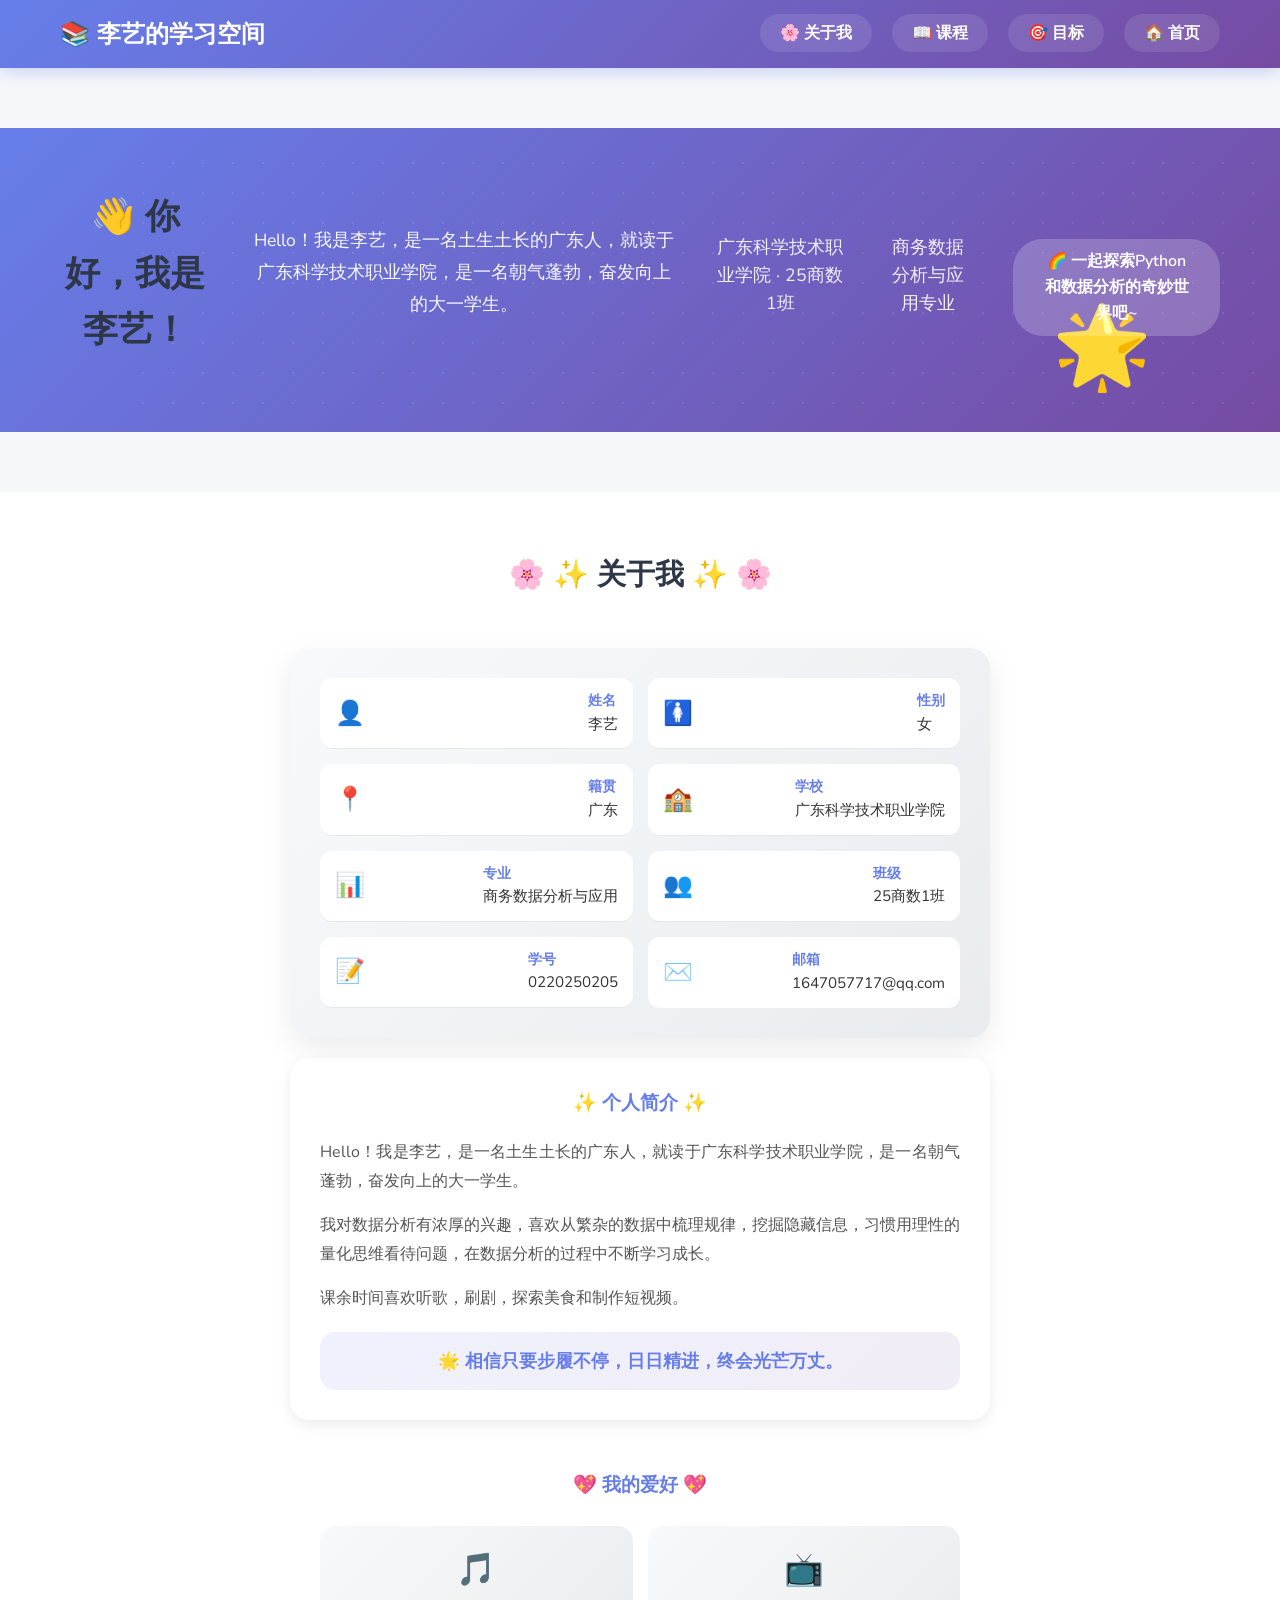
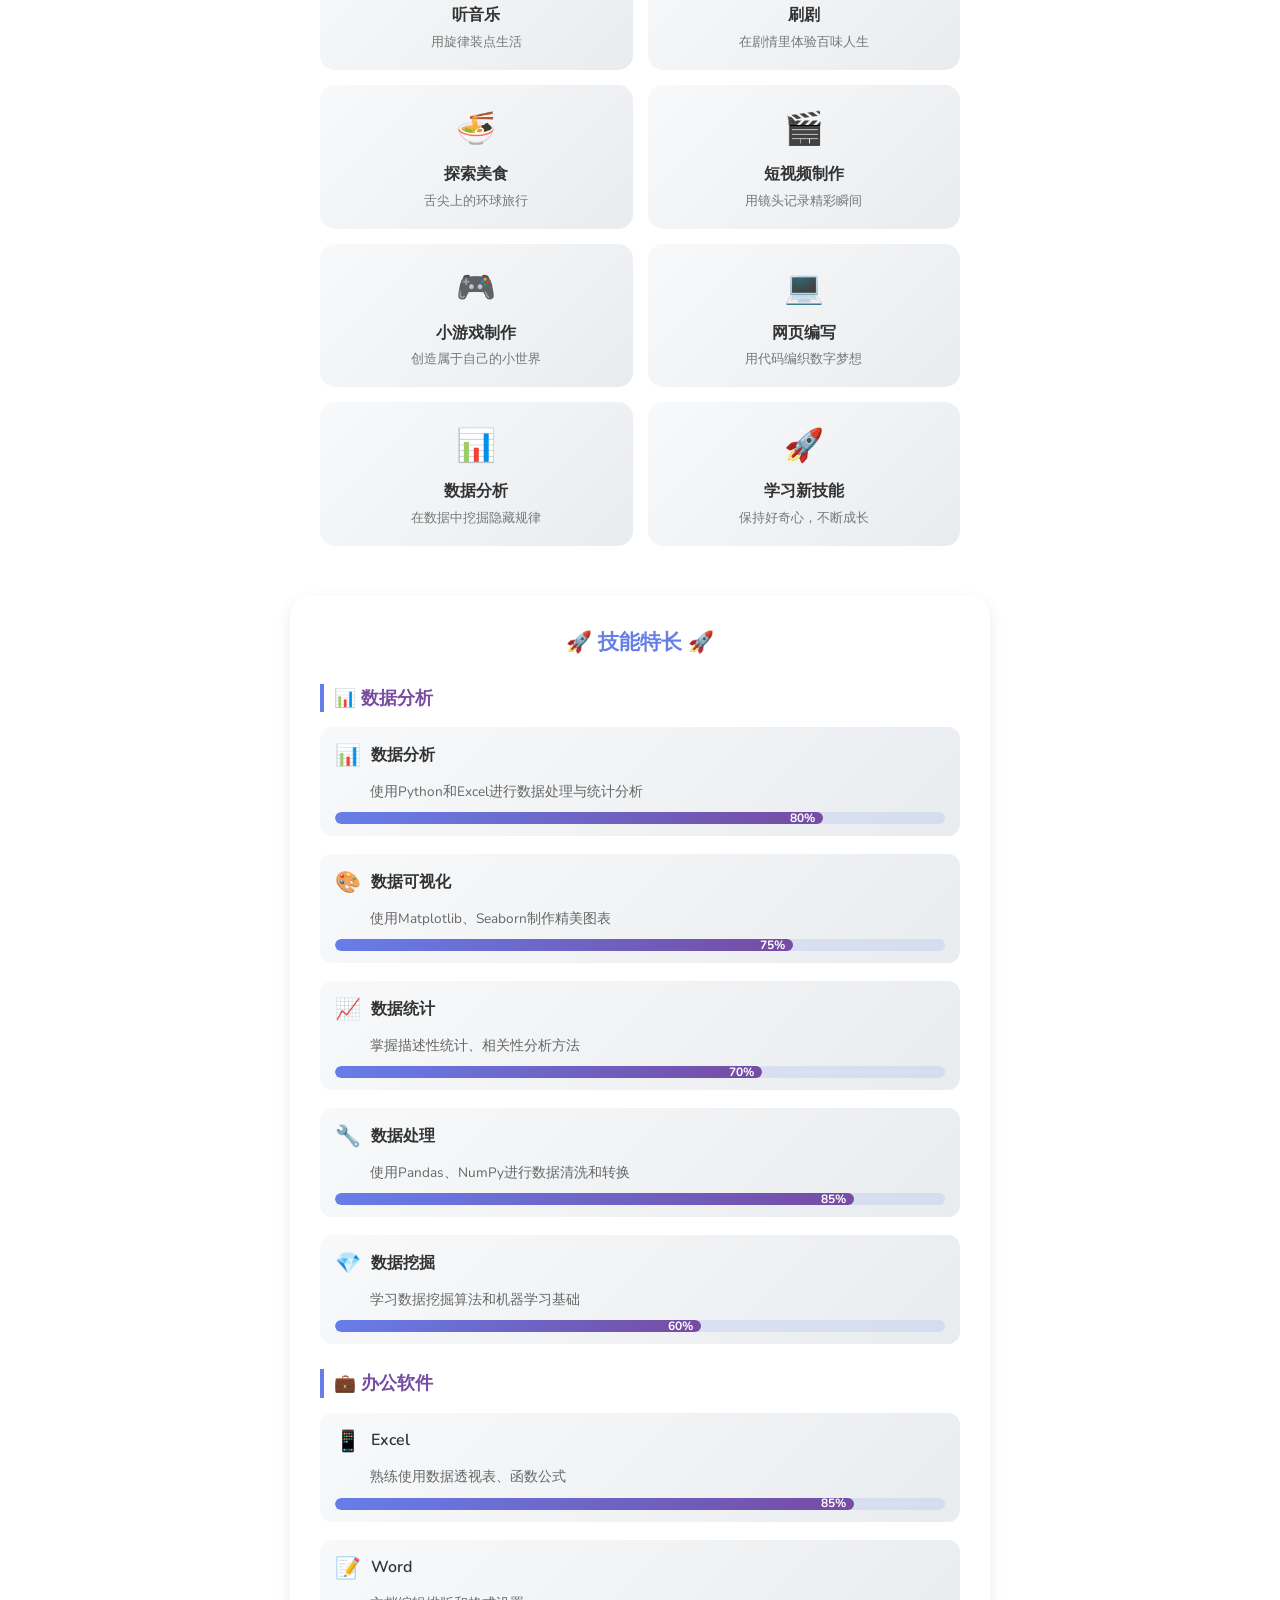
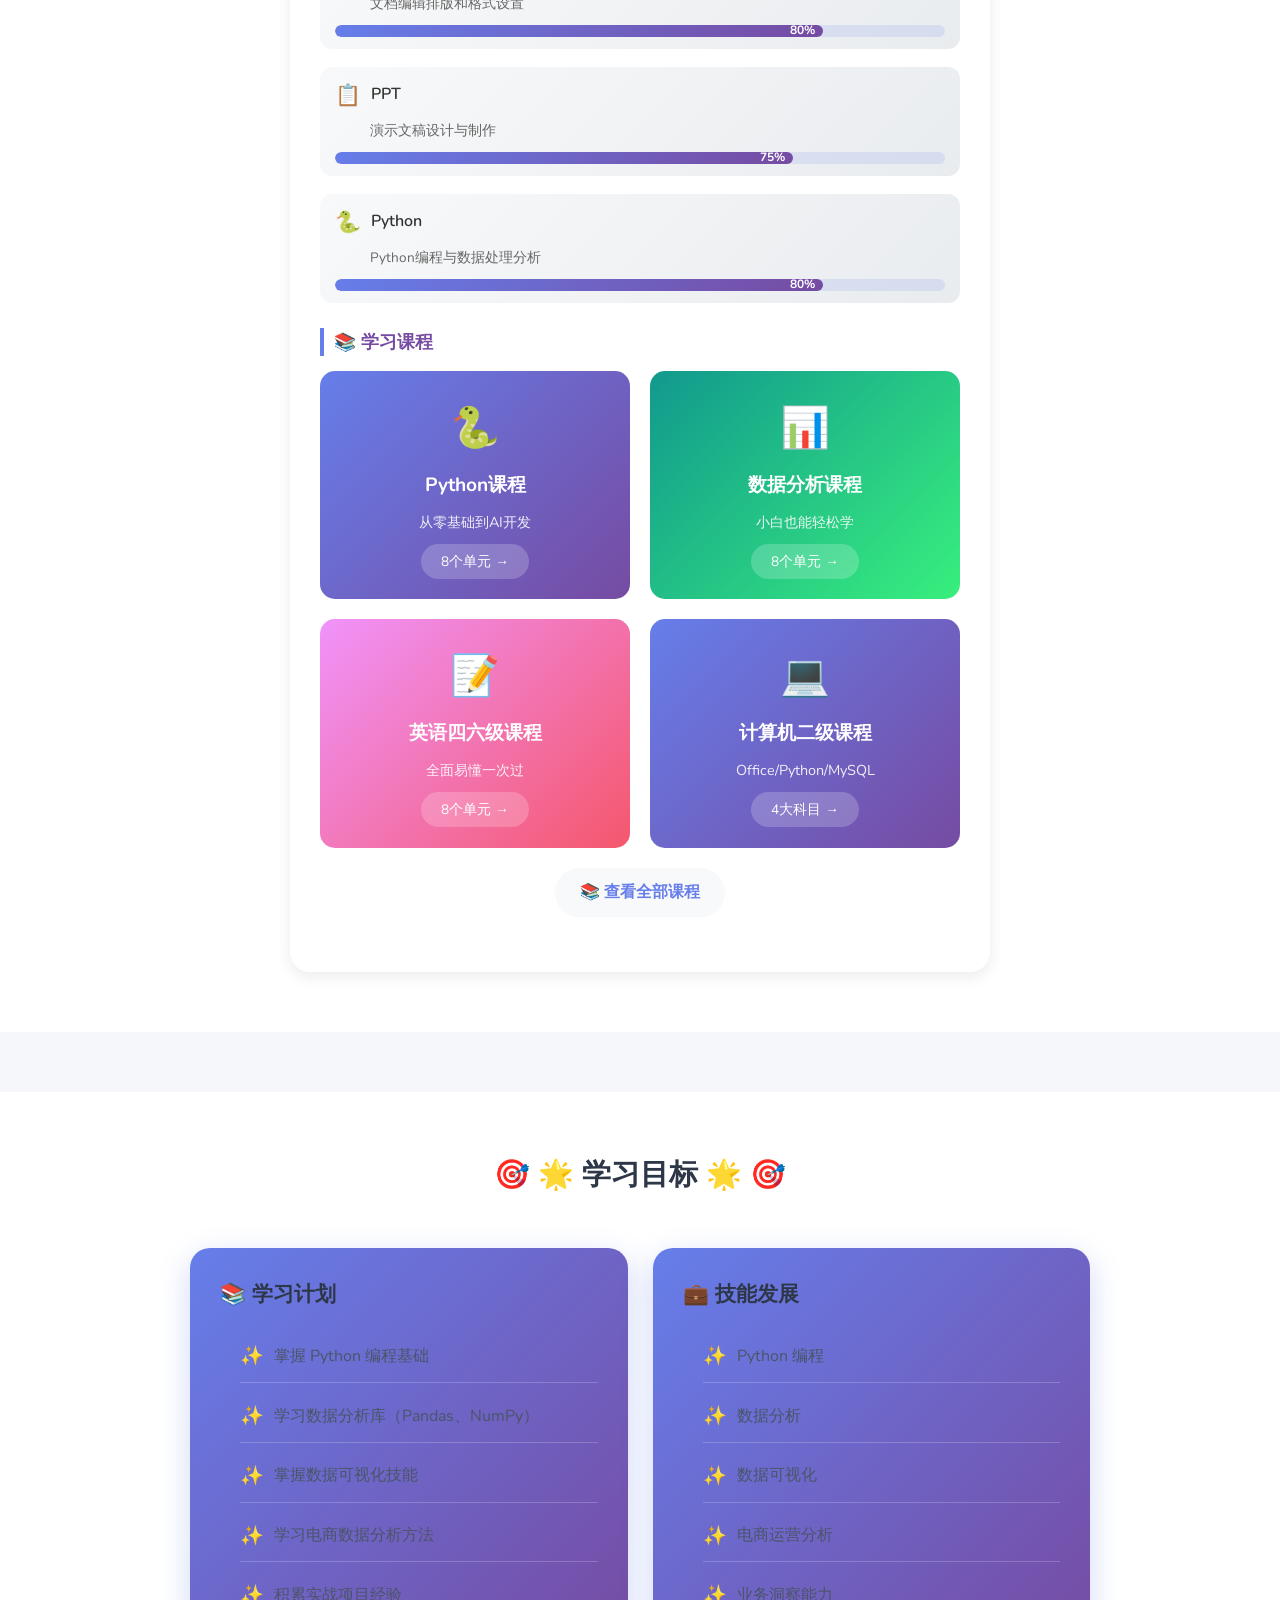
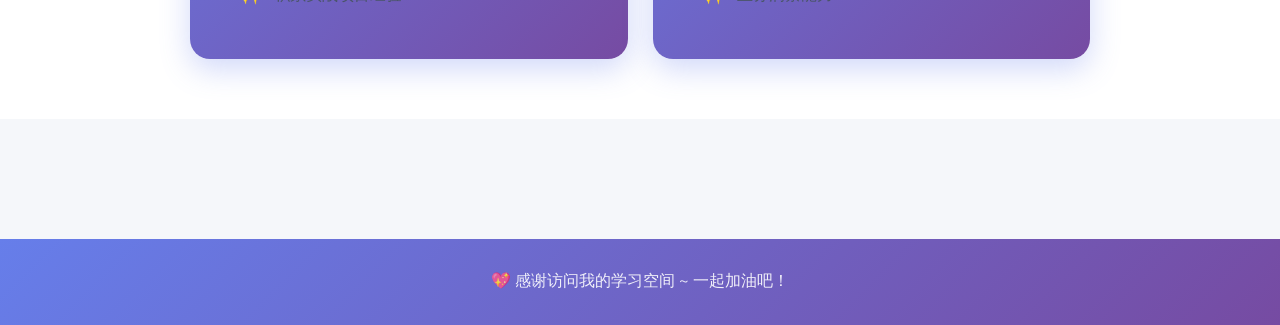
==== commit 6d574050: "更新网站：添加数据分析课程、英语四六级课程、计算机二级课程，完善学习课程总览页面" ====
--- a/main.html
+++ b/main.html
@@ -897,63 +897,45 @@
                             </div>
                         </div>
                     </div>
-                </div>
-            </div>
-        </section>
-
-        <!-- 课程目录 -->
-        <section id="courses" class="courses-section">
-            <div class="container">
-                <h2 class="main-title">🐍 Python课程 🐍</h2>
-                <h2 class="section-title">📖 <span>📚</span> 课程目录 <span>📚</span> 📖</h2>
-                <div class="lesson-grid">
-                    <div class="lesson-card" onclick="location.href='python-course.html?lesson=0'">
-                        <div class="lesson-number">1</div>
-                        <h4>环境准备与入门</h4>
-                        <p>Python安装、第一个程序Hello World</p>
-                        <span class="btn">开始学习 →</span>
-                    </div>
-                    <div class="lesson-card" onclick="location.href='python-course.html?lesson=1'">
-                        <div class="lesson-number">2</div>
-                        <h4>Python核心基础</h4>
-                        <p>语法、数据类型、函数、面向对象</p>
-                        <span class="btn">开始学习 →</span>
-                    </div>
-                    <div class="lesson-card" onclick="location.href='python-course.html?lesson=2'">
-                        <div class="lesson-number">3</div>
-                        <h4>数据处理与分析</h4>
-                        <p>Pandas、NumPy、数据可视化</p>
-                        <span class="btn">开始学习 →</span>
-                    </div>
-                    <div class="lesson-card" onclick="location.href='python-course.html?lesson=3'">
-                        <div class="lesson-number">4</div>
-                        <h4>AI基础与应用</h4>
-                        <p>机器学习、深度学习入门</p>
-                        <span class="btn">开始学习 →</span>
-                    </div>
-                    <div class="lesson-card" onclick="location.href='python-course.html?lesson=4'">
-                        <div class="lesson-number">5</div>
-                        <h4>实用工具与工程能力</h4>
-                        <p>Git、Web开发、自动化</p>
-                        <span class="btn">开始学习 →</span>
-                    </div>
-                    <div class="lesson-card" onclick="location.href='python-course.html?lesson=5'">
-                        <div class="lesson-number">6</div>
-                        <h4>函数与模块</h4>
-                        <p>函数进阶、模块化编程</p>
-                        <span class="btn">开始学习 →</span>
-                    </div>
-                    <div class="lesson-card" onclick="location.href='python-course.html?lesson=6'">
-                        <div class="lesson-number">7</div>
-                        <h4>Python课程总结</h4>
-                        <p>回顾所学、规划未来</p>
-                        <span class="btn">开始学习 →</span>
-                    </div>
-                    <div class="lesson-card" onclick="location.href='python-course.html?lesson=7'">
-                        <div class="lesson-number">8</div>
-                        <h4>AI时代核心技能 ✨</h4>
-                        <p>API调用、Prompt工程、数据处理</p>
-                        <span class="btn">开始学习 →</span>
+
+                    <!-- 学习课程分类 -->
+                    <div class="skill-category">
+                        <h5>📚 学习课程</h5>
+                        <div style="display: grid; grid-template-columns: repeat(auto-fit, minmax(280px, 1fr)); gap: 20px; margin-top: 15px;">
+                            <!-- Python课程 -->
+                            <div onclick="location.href='python-course.html'" style="background: linear-gradient(135deg, #667eea 0%, #764ba2 100%); color: white; padding: 25px; border-radius: 15px; cursor: pointer; transition: all 0.3s ease; text-align: center;">
+                                <div style="font-size: 2.5rem; margin-bottom: 10px;">🐍</div>
+                                <h4 style="margin-bottom: 10px; font-size: 1.2rem;">Python课程</h4>
+                                <p style="font-size: 0.9rem; opacity: 0.9; margin-bottom: 15px;">从零基础到AI开发</p>
+                                <span style="background: rgba(255,255,255,0.2); padding: 8px 20px; border-radius: 20px; font-size: 0.85rem;">8个单元 →</span>
+                            </div>
+                            <!-- 数据分析课程 -->
+                            <div onclick="location.href='data-analysis-course.html'" style="background: linear-gradient(135deg, #11998e 0%, #38ef7d 100%); color: white; padding: 25px; border-radius: 15px; cursor: pointer; transition: all 0.3s ease; text-align: center;">
+                                <div style="font-size: 2.5rem; margin-bottom: 10px;">📊</div>
+                                <h4 style="margin-bottom: 10px; font-size: 1.2rem;">数据分析课程</h4>
+                                <p style="font-size: 0.9rem; opacity: 0.9; margin-bottom: 15px;">小白也能轻松学</p>
+                                <span style="background: rgba(255,255,255,0.2); padding: 8px 20px; border-radius: 20px; font-size: 0.85rem;">8个单元 →</span>
+                            </div>
+                            <!-- 英语四六级课程 -->
+                            <div onclick="location.href='english-course.html'" style="background: linear-gradient(135deg, #f093fb 0%, #f5576c 100%); color: white; padding: 25px; border-radius: 15px; cursor: pointer; transition: all 0.3s ease; text-align: center;">
+                                <div style="font-size: 2.5rem; margin-bottom: 10px;">📝</div>
+                                <h4 style="margin-bottom: 10px; font-size: 1.2rem;">英语四六级课程</h4>
+                                <p style="font-size: 0.9rem; opacity: 0.9; margin-bottom: 15px;">全面易懂一次过</p>
+                                <span style="background: rgba(255,255,255,0.2); padding: 8px 20px; border-radius: 20px; font-size: 0.85rem;">8个单元 →</span>
+                            </div>
+                            <!-- 计算机二级课程 -->
+                            <div onclick="location.href='computer-level2.html'" style="background: linear-gradient(135deg, #667eea 0%, #764ba2 100%); color: white; padding: 25px; border-radius: 15px; cursor: pointer; transition: all 0.3s ease; text-align: center;">
+                                <div style="font-size: 2.5rem; margin-bottom: 10px;">💻</div>
+                                <h4 style="margin-bottom: 10px; font-size: 1.2rem;">计算机二级课程</h4>
+                                <p style="font-size: 0.9rem; opacity: 0.9; margin-bottom: 15px;">Office/Python/MySQL</p>
+                                <span style="background: rgba(255,255,255,0.2); padding: 8px 20px; border-radius: 20px; font-size: 0.85rem;">4大科目 →</span>
+                            </div>
+                        </div>
+                        <div style="text-align: center; margin-top: 20px;">
+                            <a href="learning-courses.html" style="display: inline-flex; align-items: center; gap: 8px; background: #f8f9fa; color: #667eea; padding: 12px 25px; border-radius: 25px; text-decoration: none; font-weight: 600; transition: all 0.3s ease;">
+                                📚 查看全部课程
+                            </a>
+                        </div>
                     </div>
                 </div>
             </div>
--- a/style.css
+++ b/style.css
@@ -639,9 +639,73 @@
     color: white;
 }
 
-.course-header p {
+.course-header h2 {
+    font-size: 2.2rem;
+    margin-bottom: 15px;
+    color: white;
+    font-weight: 700;
+}
+
+.course-intro {
     font-size: 1.1rem;
-    opacity: 0.9;
+    line-height: 1.8;
+    max-width: 900px;
+    margin: 0 auto;
+    opacity: 0.95;
+}
+
+.course-info-section {
+    padding: 60px 0;
+    background: white;
+}
+
+.course-info-grid {
+    display: grid;
+    grid-template-columns: repeat(auto-fit, minmax(300px, 1fr));
+    gap: 30px;
+    max-width: 1200px;
+    margin: 0 auto;
+}
+
+.course-info-grid .info-card {
+    background: linear-gradient(135deg, #f6f9fc 0%, #edf2f7 100%);
+    border-radius: 12px;
+    padding: 30px;
+    text-align: center;
+    box-shadow: 0 4px 15px rgba(0, 0, 0, 0.08);
+    transition: transform 0.3s ease, box-shadow 0.3s ease;
+}
+
+.course-info-grid .info-card:hover {
+    transform: translateY(-5px);
+    box-shadow: 0 8px 25px rgba(0, 0, 0, 0.12);
+}
+
+.course-info-grid .info-card h3 {
+    font-size: 1.4rem;
+    margin-bottom: 20px;
+    color: #2d3748;
+}
+
+.course-info-grid .info-card ul {
+    list-style: none;
+    padding: 0;
+}
+
+.course-info-grid .info-card li {
+    margin-bottom: 12px;
+    color: #4a5568;
+    font-size: 1rem;
+    padding-left: 20px;
+    position: relative;
+}
+
+.course-info-grid .info-card li:before {
+    content: "✓";
+    color: #667eea;
+    font-weight: bold;
+    position: absolute;
+    left: 0;
 }
 
 .back-link {
@@ -1160,6 +1224,18 @@
     font-size: 1.4rem;
     color: #2d3748;
     margin-bottom: 10px;
+}
+
+.exercise-intro {
+    background: linear-gradient(135deg, #e6fffa 0%, #b2f5ea 100%);
+    border-left: 4px solid #38b2ac;
+    padding: 15px 20px;
+    border-radius: 8px;
+    margin-bottom: 20px;
+    font-size: 1.05rem;
+    color: #2c7a7b;
+    font-weight: 500;
+    line-height: 1.6;
 }
 
 .exercise-section p {
